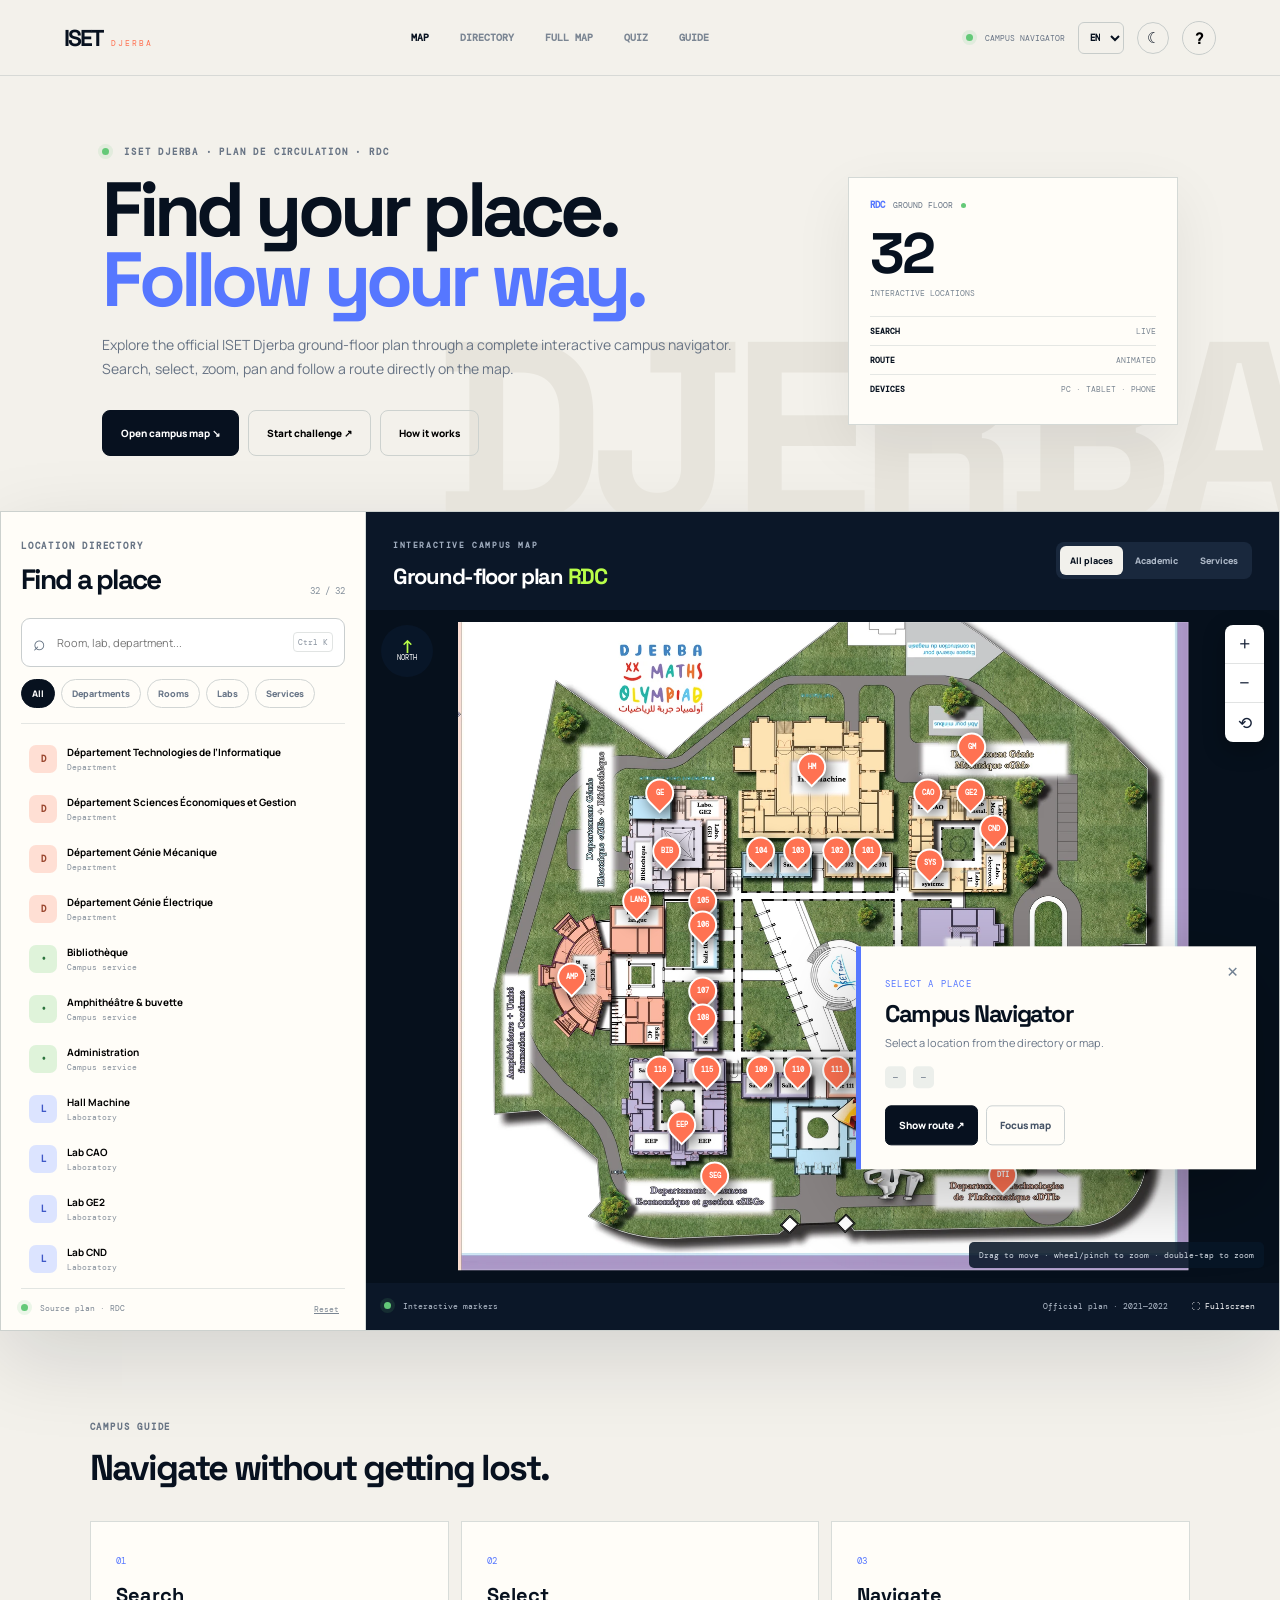
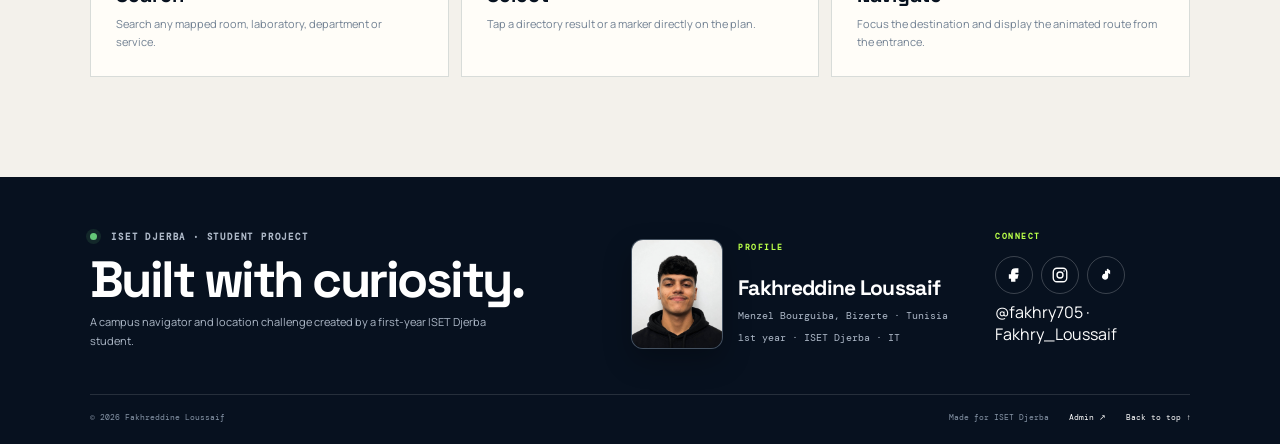
==== index.html @ 033e592b "Add files via upload" ====
<!doctype html>
<html lang="fr">
<head>
<meta charset="UTF-8">
<meta name="viewport" content="width=device-width, initial-scale=1.0, viewport-fit=cover">
<meta name="theme-color" content="#07111f">
<title>ISET Djerba — Campus Map</title>
<link rel="stylesheet" href="css/style.css">
</head>
<body>
<header class="topbar">
  <a class="brand" href="#home"><span class="brand-main">ISET</span><span class="brand-sub">DJERBA</span></a>
  <nav><a class="active" href="#map" data-i18n="navMap">MAP</a><a href="#directory" data-i18n="navDirectory">DIRECTORY</a><a href="map.html" class="full-map-link">FULL MAP</a><a href="quiz.html" data-i18n="navQuiz">QUIZ</a><a href="#guide" data-i18n="navGuide">GUIDE</a></nav>
  <div class="top-right"><span class="live"><i></i> <span data-i18n="navigator">CAMPUS NAVIGATOR</span></span><select class="language-select" id="languageSelect" aria-label="Language"><option value="en">EN</option><option value="fr">FR</option><option value="ar">AR</option></select><button id="themeToggle" class="theme-btn" type="button" aria-label="Toggle dark mode">☾</button><button id="helpBtn" class="round-btn" type="button">?</button></div>
</header>

<main id="home">
  <section class="hero">
    <div class="hero-grid">
      <div>
        <p class="eyebrow"><span></span> ISET DJERBA · PLAN DE CIRCULATION · RDC</p>
        <h1><span data-i18n="heroTitle">Find your place.</span><br><em data-i18n="heroTitleAccent">Follow your way.</em></h1>
        <p class="hero-copy" data-i18n="heroCopy">Explore the official ISET Djerba ground-floor plan through a complete interactive campus navigator. Search, select, zoom, pan and follow a route directly on the map.</p>
        <div class="hero-buttons">
          <button id="goMap" class="btn-primary" type="button" data-i18n="openMap">Open campus map <b>↘</b></button>
          <button id="openChallenge" class="btn-secondary" type="button" data-i18n="startChallenge">Start challenge ↗</button>
          <button id="openGuide" class="btn-secondary" type="button" data-i18n="howItWorks">How it works</button>
        </div>
      </div>
      <div class="hero-panel">
        <div class="hero-panel-head"><span>RDC</span><small>GROUND FLOOR</small><i></i></div>
        <strong id="locationTotal">0</strong>
        <span data-i18n="interactiveLocations">interactive locations</span>
        <div class="metric"><b data-i18n="searchMetric">SEARCH</b><span data-i18n="live">LIVE</span></div>
        <div class="metric"><b data-i18n="routeMetric">ROUTE</b><span data-i18n="animated">ANIMATED</span></div>
        <div class="metric"><b data-i18n="devicesMetric">DEVICES</b><span data-i18n="devices">PC · TABLET · PHONE</span></div>
      </div>
    </div>
  </section>

  <section class="map-app" id="map">
    <aside class="sidebar" id="directory">
      <div class="sidebar-title">
        <div><p class="eyebrow" data-i18n="directory">LOCATION DIRECTORY</p><h2 data-i18n="findPlace">Find a place</h2></div>
        <span id="resultCount"></span>
      </div>

      <label class="search">
        <span>⌕</span>
        <input id="search" type="search" data-i18n-placeholder="searchPlaceholder" placeholder="Salle, lab, département..." autocomplete="off">
        <kbd>Ctrl K</kbd>
      </label>

      <div class="chips">
        <button class="chip active" data-filter="all" type="button" data-i18n="all">All</button>
        <button class="chip" data-filter="department" type="button" data-i18n="departments">Departments</button>
        <button class="chip" data-filter="room" type="button" data-i18n="rooms">Rooms</button>
        <button class="chip" data-filter="lab" type="button" data-i18n="labs">Labs</button>
        <button class="chip" data-filter="common" type="button" data-i18n="services">Services</button>
      </div>

      <div id="results" class="results" aria-live="polite"></div>

      <div class="sidebar-bottom">
        <span><i></i> <span data-i18n="sourcePlan">Source plan · RDC</span></span>
        <button id="resetAll" type="button" data-i18n="reset">Reset</button>
      </div>
    </aside>

    <section class="map-workspace">
      <div class="map-topbar">
        <div>
          <span class="map-label" data-i18n="interactiveMap">INTERACTIVE CAMPUS MAP</span>
          <h2 data-i18n="groundPlan">Plan de circulation <b>RDC</b></h2>
        </div>
        <div class="map-tabs">
          <button class="active" data-view="all" type="button" data-i18n="allPlaces">All places</button>
          <button data-view="academic" type="button" data-i18n="academic">Academic</button>
          <button data-view="services" type="button" data-i18n="services">Services</button>
        </div>
      </div>

      <div id="mapViewport" class="map-viewport">
        <div id="mapCanvas" class="map-canvas">
          <img src="assets/iset-djerba-map.webp" alt="Plan de circulation RDC de l'ISET Djerba" draggable="false">
          <svg class="route-svg" viewBox="0 0 100 100" preserveAspectRatio="none" aria-hidden="true">
            <defs>
              <filter id="routeGlow" x="-80%" y="-80%" width="260%" height="260%">
                <feGaussianBlur stdDeviation="0.9" result="blur"></feGaussianBlur>
              </filter>
              <marker id="routeArrow" viewBox="0 0 6 6" refX="5" refY="3" markerWidth="3.2" markerHeight="3.2" orient="auto-start-reverse">
                <path d="M 0 0 L 6 3 L 0 6 Z"></path>
              </marker>
            </defs>
            <path id="routeGlowPath"></path>
            <path id="routePath"></path>
            <path id="routeFlowPath"></path>
            <g id="routeWaypoints"></g>
            <g id="routeStartGroup">
              <circle id="routeStartHalo" cx="66.7" cy="93" r="1.9"></circle>
              <circle id="routeStart" cx="66.7" cy="93" r=".72"></circle>
              <text id="routeStartLabel" x="66.7" y="90.2">START</text>
            </g>
            <circle id="routeDestination" cx="0" cy="0" r="1.5"></circle>
          </svg>
          <div id="markers"></div>
        </div>

        <div class="map-tools">
          <button id="zoomIn" type="button" aria-label="Zoom in">+</button>
          <button id="zoomOut" type="button" aria-label="Zoom out">−</button>
          <button id="resetView" type="button" aria-label="Reset map">⟲</button>
        </div>

        <div class="compass"><b>↑</b><span>NORTH</span></div>
        <div id="routeStatus" class="route-status" aria-live="polite">
          <i></i><span>LIVE ROUTE</span><b id="routeStatusName">—</b>
        </div>
        <div class="gesture-hint" data-i18n="gesture">Drag to pan · scroll/pinch to zoom</div>

        <div id="selectionMini" class="selection-mini">
          <span>SELECTED LOCATION</span>
          <b id="selectionMiniName">—</b>
          <button id="miniFocus" type="button" data-i18n="focus">Focus ↗</button>
        </div>
      </div>

      <div class="map-bottom">
        <span><i></i> <span data-i18n="interactiveMarkers">Interactive markers</span></span>
        <span class="source" data-i18n="officialPlan">Official plan · 2021—2022</span>
        <button id="fullscreen" type="button" data-i18n="fullscreen">⛶ Fullscreen</button>
      </div>
    </section>
  </section>

  <section class="guide" id="guide">
    <div><p class="eyebrow" data-i18n="campusGuide">CAMPUS GUIDE</p><h2 data-i18n="guideTitle">Navigate without getting lost.</h2></div>
    <div class="guide-grid">
      <article><span>01</span><h3 data-i18n="searchGuide">Search</h3><p data-i18n="searchGuideCopy">Search any mapped room, laboratory, department or service.</p></article>
      <article><span>02</span><h3 data-i18n="selectGuide">Select</h3><p data-i18n="selectGuideCopy">Tap a directory result or a marker directly on the plan.</p></article>
      <article><span>03</span><h3 data-i18n="navigateGuide">Navigate</h3><p data-i18n="navigateGuideCopy">Focus the destination and display the animated route from the entrance.</p></article>
    </div>
  </section>

</main>

<section id="placeCard" class="place-card" aria-live="polite">
  <button id="closeCard" class="close" type="button">×</button>
  <span id="placeType" class="place-type" data-i18n="selectPlace">SELECT A PLACE</span>
  <h2 id="placeName" data-i18n="campusNavigator">Campus Navigator</h2>
  <p id="placeDesc" data-i18n="selectLocation">Select a location from the directory or map.</p>
  <div class="place-tags"><span id="placeCode">—</span><span id="placeCategory">—</span></div>
  <div class="card-buttons">
    <button id="routeBtn" class="route-btn" type="button" data-i18n="showRoute">Show route <b>↗</b></button>
    <button id="focusBtn" class="focus-btn" type="button" data-i18n="focusMap">Focus map</button>
  </div>
</section>

<div id="helpModal" class="modal hidden" role="dialog" aria-modal="true">
  <div class="modal-box">
    <button id="closeHelp" class="close" type="button">×</button>
    <p class="eyebrow" data-i18n="quickGuide">QUICK GUIDE</p>
    <h2 data-i18n="howToUse">How to use the map</h2>
    <ol>
      <li data-i18n="helpSearch">Search or choose a category.</li>
      <li data-i18n="helpSelect">Select a place from the list or tap a marker.</li>
      <li data-i18n="helpFocus">Use <b>Focus map</b> to center the destination.</li>
      <li data-i18n="helpRoute">Use <b>Show route</b> to display the animated path.</li>
      <li data-i18n="helpPhone">On phone, drag with one finger and use the zoom buttons for precise control.</li>
    </ol>
  </div>
</div>
<footer class="site-footer">
  <div class="footer-inner">
    <div class="footer-intro"><p class="eyebrow"><span></span> ISET DJERBA · STUDENT PROJECT</p><h2 data-i18n="footerTitle">Built with curiosity.</h2><p data-i18n="footerCopy">A campus navigator and location challenge created by a first-year ISET Djerba student.</p></div>
    <div class="footer-profile"><div class="profile-photo-wrap"><img src="assets/fakhreddine-loussaif.jpg" alt="Fakhreddine Loussaif" onerror="this.style.display='none';this.nextElementSibling.style.display='grid'"><span class="profile-initials">FL</span></div><div class="profile-copy"><span class="footer-label" data-i18n="profileLabel">PROFILE</span><strong>Fakhreddine Loussaif</strong><span data-i18n="locationStudent">Menzel Bourguiba, Bizerte · Tunisia</span><span data-i18n="studyInfo">1st year · ISET Djerba · IT </span></div></div>
    <div class="footer-social"><span class="footer-label" data-i18n="socialLabel">CONNECT</span><div class="social-links"><a href="https://www.facebook.com/fahkrie.kis" target="_blank" rel="noopener noreferrer" aria-label="Facebook"><svg viewBox="0 0 24 24" aria-hidden="true"><path d="M14 8h3V4h-3c-3.3 0-5 1.8-5 5v3H6v4h3v4h4v-4h3l1-4h-4V9c0-.7.3-1 1-1Z"/></svg></a><a href="https://www.instagram.com/Fakhry_Loussaif" target="_blank" rel="noopener noreferrer" aria-label="Instagram"><svg viewBox="0 0 24 24" aria-hidden="true"><rect x="3" y="3" width="18" height="18" rx="5"/><circle cx="12" cy="12" r="4"/><circle cx="17.4" cy="6.6" r="1" class="icon-fill"/></svg></a><a href="https://www.tiktok.com/@fakhry705" target="_blank" rel="noopener noreferrer" aria-label="TikTok"><svg viewBox="0 0 24 24" aria-hidden="true"><path d="M14 4v10.2a3.2 3.2 0 1 1-2.4-3.1V7.2c2 .1 3.6.8 5 2V6.5c-1.2-.4-2.1-1.2-2.6-2.5H14Z"/></svg></a></div><span>@fakhry705 · Fakhry_Loussaif</span></div>
  </div>
  <div class="footer-bottom"><span>© 2026 Fakhreddine Loussaif</span><span data-i18n="footerMade">Made for ISET Djerba</span><a href="admin.html">Admin ↗</a><a href="#home" data-i18n="backTop">Back to top ↑</a></div>
</footer>
<script src="js/settings.js"></script>
<script src="js/jsonbin-config.js"></script>
<script src="js/app.js"></script>
</body>
</html>
---- css/style.css ----
@import url('https://fonts.googleapis.com/css2?family=DM+Mono&family=Manrope:wght@400;500;600;700;800&family=Space+Grotesk:wght@500;600;700&display=swap');
:root{--ink:#07111f;--navy:#0b1728;--navy2:#101e32;--paper:#f3f1eb;--cream:#fffdf8;--line:#d7dcd9;--muted:#738092;--blue:#5677ff;--orange:#ff7252;--lime:#b9ff49;--shadow:0 28px 80px #08111f22}
*{box-sizing:border-box}html{scroll-behavior:smooth}body{margin:0;background:var(--paper);color:var(--ink);font-family:Manrope,Arial,sans-serif}button,input{font:inherit}button{cursor:pointer}button:focus-visible,a:focus-visible,input:focus-visible{outline:3px solid #5677ff55;outline-offset:3px}
.topbar{height:76px;padding:0 clamp(18px,5vw,76px);display:flex;align-items:center;justify-content:space-between;position:sticky;top:0;z-index:50;background:#f3f1ebf2;border-bottom:1px solid #d7d9d6;backdrop-filter:blur(14px)}.brand{display:flex;align-items:baseline;gap:8px;text-decoration:none;color:var(--ink)}.brand-main{font:800 23px 'Space Grotesk';letter-spacing:-2px}.brand-sub{font:8px 'DM Mono';letter-spacing:2px;color:var(--orange)}nav{display:flex;gap:31px}nav a{font:800 10px 'DM Mono';color:#7b8693;text-decoration:none}nav a.active,nav a:hover{color:var(--ink)}.top-right{display:flex;align-items:center;gap:13px}.live{font:8px 'DM Mono';color:#697585}.live i,.sidebar-bottom i,.map-bottom i{display:inline-block;width:7px;height:7px;border-radius:50%;background:#63c978;box-shadow:0 0 0 4px #63c97820;margin-right:7px}.round-btn{width:34px;height:34px;border:1px solid #c7ccca;border-radius:50%;background:transparent;font-weight:800}
.hero{max-width:1500px;margin:auto;padding:70px clamp(22px,8vw,130px) 55px;position:relative;overflow:hidden}.hero:after{content:'DJERBA';position:absolute;right:-25px;bottom:-50px;font:900 clamp(100px,20vw,290px)/1 'Space Grotesk';letter-spacing:-15px;color:#e7e4dc;pointer-events:none}.hero-grid{display:grid;grid-template-columns:minmax(0,1fr) 330px;gap:50px;align-items:center;position:relative;z-index:1}.eyebrow{margin:0;color:#697585;font:800 9px 'DM Mono';letter-spacing:1.8px}.eyebrow>span{display:inline-block;width:7px;height:7px;border-radius:50%;background:#65c978;box-shadow:0 0 0 4px #65c97820;margin-right:8px}.hero h1{margin:17px 0 18px;font:700 clamp(48px,6vw,85px)/.91 'Space Grotesk';letter-spacing:-4.8px}.hero h1 em{font-style:normal;color:var(--blue)}.hero-copy{max-width:670px;color:#677384;font-size:14px;line-height:1.75}.hero-buttons{display:flex;gap:9px;margin-top:28px;flex-wrap:wrap}.btn-primary,.btn-secondary{min-height:46px;padding:0 18px;border-radius:8px;font-size:10px;font-weight:800}.btn-primary{border:1px solid var(--ink);background:var(--ink);color:white}.btn-primary b{color:var(--lime);margin-left:14px;font-size:16px}.btn-secondary{border:1px solid #cdd2cf;background:transparent}.hero-panel{padding:21px;background:var(--cream);border:1px solid #d4d9d6;box-shadow:0 20px 55px #08111f12}.hero-panel-head{display:flex;align-items:center;gap:8px;font:800 9px 'DM Mono';color:#667384}.hero-panel-head span{color:var(--blue)}.hero-panel-head small{font:8px 'DM Mono'}.hero-panel-head i{width:5px;height:5px;border-radius:50%;background:#65c978}.hero-panel>strong{display:block;margin-top:17px;font:700 57px/.9 'Space Grotesk';letter-spacing:-3px}.hero-panel>span{display:block;margin:8px 0 18px;color:#7a8693;font:8px 'DM Mono';text-transform:uppercase}.metric{display:flex;justify-content:space-between;padding:9px 0;border-top:1px solid #e5e7e4;font:8px 'DM Mono';color:#7c8793}.metric b{color:var(--ink)}
.map-app{max-width:1530px;height:820px;margin:0 auto 90px;display:grid;grid-template-columns:365px minmax(0,1fr);background:var(--cream);border:1px solid #ccd1ce;box-shadow:var(--shadow)}
.sidebar{min-width:0;min-height:0;display:flex;flex-direction:column;overflow:hidden;border-right:1px solid var(--line);padding:28px 20px 15px}.sidebar-title{display:flex;align-items:end;justify-content:space-between}.sidebar-title h2{margin:9px 0 0;font:700 28px 'Space Grotesk';letter-spacing:-1.7px}.sidebar-title>span{font:9px 'DM Mono';color:#85909c}.search{height:49px;margin:21px 0 12px;padding:0 11px;display:flex;align-items:center;gap:9px;border:1px solid #c9cecf;border-radius:9px;background:#fff}.search>span{font-size:21px;color:#5e6d7e}.search input{min-width:0;flex:1;border:0;outline:0;font-size:11px}.search kbd{padding:4px;border:1px solid #e1e4e3;border-radius:4px;color:#87919e;font:8px 'DM Mono'}.chips{display:flex;gap:6px;flex-wrap:wrap;padding-bottom:15px;border-bottom:1px solid #e4e6e3}.chip{padding:7px 10px;border:1px solid #d1d5d4;border-radius:999px;background:transparent;color:#687587;font-size:9px;font-weight:800}.chip.active{background:var(--ink);border-color:var(--ink);color:#fff}.results{min-height:0;flex:1;overflow:auto;padding:11px 0;display:flex;flex-direction:column;gap:2px}.result{width:100%;padding:10px 8px;border:0;border-radius:8px;background:transparent;text-align:left;display:grid;grid-template-columns:29px minmax(0,1fr) 18px;gap:9px;align-items:center}.result:hover,.result.selected{background:#e9efff}.result-icon{width:28px;height:28px;display:grid;place-items:center;border-radius:7px;background:#e8e9e5;color:#354154;font:700 9px 'DM Mono'}.result[data-type=department] .result-icon{background:#ffdfd4;color:#9a472f}.result[data-type=lab] .result-icon{background:#dce4ff;color:#3e58c7}.result[data-type=common] .result-icon{background:#dff3da;color:#2b733c}.result-text{min-width:0}.result-text b{display:block;font-size:10px;white-space:nowrap;overflow:hidden;text-overflow:ellipsis}.result-text small{display:block;margin-top:3px;color:#87919d;font:8px 'DM Mono'}.result-arrow{opacity:0;color:#4c5b6e}.result:hover .result-arrow,.result.selected .result-arrow{opacity:1}.empty{margin:auto;color:#7a8592;font-size:11px}.sidebar-bottom{padding-top:14px;border-top:1px solid #e2e5e2;display:flex;justify-content:space-between;color:#7b8693;font:8px 'DM Mono'}.sidebar-bottom button{border:0;background:transparent;text-decoration:underline;color:inherit}
.map-workspace{min-width:0;min-height:0;display:flex;flex-direction:column;background:var(--navy);overflow:hidden}.map-topbar{height:98px;flex:none;padding:0 27px;display:flex;align-items:center;justify-content:space-between;color:#fff}.map-label{color:#9eabbd;font:800 8px 'DM Mono';letter-spacing:1.6px}.map-topbar h2{margin:9px 0 0;font:700 22px 'Space Grotesk';letter-spacing:-1.3px}.map-topbar h2 b{color:var(--lime)}.map-tabs{padding:4px;display:flex;gap:2px;border-radius:8px;background:#19283d}.map-tabs button{padding:8px 10px;border:0;border-radius:6px;background:transparent;color:#aeb9c8;font-size:9px;font-weight:800}.map-tabs button.active{background:#f2f1ec;color:var(--ink)}
.map-viewport{position:relative;flex:1;min-height:0;overflow:hidden;background:#06101c;cursor:grab;touch-action:none;overscroll-behavior:contain}.map-viewport.dragging{cursor:grabbing}.map-canvas{position:absolute;left:50%;top:50%;width:min(1120px,96vw);transform:translate(-50%,-50%) scale(1);transform-origin:center;transition:transform .12s ease;will-change:transform;user-select:none}.map-canvas.no-transition{transition:none}.map-canvas img{display:block;width:100%;height:auto;box-shadow:0 24px 60px #0009}.map-canvas:after{content:'';position:absolute;inset:0;border:1px solid #fff4;pointer-events:none}.route-svg{position:absolute;inset:0;width:100%;height:100%;pointer-events:none;z-index:5;overflow:visible}.route-svg path{fill:none;vector-effect:non-scaling-stroke;stroke-linecap:round;stroke-linejoin:round;opacity:0}.route-svg #routeGlowPath{stroke:#07111f;stroke-width:5.8;opacity:0;filter:url(#routeGlow)}.route-svg #routePath{stroke:#fff;stroke-width:2.8;opacity:0}.route-svg #routeFlowPath{stroke:var(--lime);stroke-width:1.35;stroke-dasharray:2.6 1.9;opacity:0}.route-svg path.visible{opacity:1}.route-svg #routeGlowPath.visible{opacity:.82!important}.route-svg #routePath.visible{opacity:1!important}.route-svg #routeFlowPath.visible{opacity:1!important}.route-svg #routeFlowPath.visible{animation:routeFlow .72s linear infinite}.route-svg marker path{fill:var(--lime)}.route-svg #routePath{marker-mid:url(#routeArrow);marker-end:url(#routeArrow)}.route-svg circle{vector-effect:non-scaling-stroke;opacity:0}.route-svg #routeStartHalo{fill:var(--lime);stroke:#fff;stroke-width:.18}.route-svg #routeStart{fill:var(--ink);stroke:#fff;stroke-width:.28}.route-svg #routeDestination{fill:var(--blue);stroke:#fff;stroke-width:.28}.route-svg #routeWaypoints circle{fill:var(--lime);stroke:#07111f;stroke-width:.2}.route-svg circle.visible{opacity:1}.route-svg #routeStartHalo.visible{animation:none;opacity:.55!important;r:2.1}.route-svg #routeDestination.visible{animation:routeDestination 1.2s ease-in-out infinite}.route-svg text{font:700 1.55px 'DM Mono';letter-spacing:.15px;fill:#fff;paint-order:stroke;stroke:#07111f;stroke-width:.65;stroke-linejoin:round;opacity:0}.route-svg text.visible{opacity:1}.marker{position:absolute;z-index:4;transform:translate(-50%,-100%)}.marker button{width:29px;height:29px;display:grid;place-items:center;border:2px solid #fff;border-radius:50% 50% 50% 0;background:var(--orange);color:#fff;transform:rotate(-45deg);box-shadow:0 5px 15px #0009;transition:.2s}.marker button span{transform:rotate(45deg);font:700 7px 'DM Mono'}.marker.active button,.marker:hover button{background:var(--blue);transform:rotate(-45deg) scale(1.3)}.marker.active button{box-shadow:0 0 0 7px #b9ff4960,0 5px 15px #0009}.marker-label{position:absolute;top:31px;left:50%;transform:translateX(-50%);padding:4px 6px;background:#071525ed;border-radius:4px;color:#fff;font:8px 'DM Mono';white-space:nowrap;opacity:0}.marker.active .marker-label,.marker:hover .marker-label{opacity:1}
.map-tools{position:absolute;right:15px;top:15px;z-index:8;display:grid;overflow:hidden;border-radius:8px;box-shadow:0 7px 22px #0005}.map-tools button{width:39px;height:39px;border:0;border-bottom:1px solid #e1e3e3;background:#fff;color:#172238;font-size:20px}.map-tools button:last-child{border-bottom:0;font-size:17px}.compass{position:absolute;left:15px;top:15px;z-index:8;width:52px;height:52px;display:grid;place-content:center;border-radius:50%;background:#091729ee;color:#fff;text-align:center}.compass b{color:var(--lime);font-size:18px;line-height:14px}.compass span{font:7px 'DM Mono'}.route-status{position:absolute;left:50%;top:15px;z-index:9;display:flex;align-items:center;gap:7px;max-width:min(390px,62%);padding:9px 12px;border:1px solid #ffffff18;border-radius:999px;background:#071525ed;color:#dce5ef;box-shadow:0 10px 28px #0004;backdrop-filter:blur(10px);transform:translate(-50%,-12px);opacity:0;pointer-events:none;transition:.25s}.route-status.show{transform:translate(-50%,0);opacity:1}.route-status i{width:7px;height:7px;flex:0 0 7px;border-radius:50%;background:var(--lime);box-shadow:0 0 0 4px #b9ff4930;animation:routeDot 1.2s ease-in-out infinite}.route-status span{font:800 8px 'DM Mono';letter-spacing:1px;color:var(--lime)}.route-status b{min-width:0;overflow:hidden;text-overflow:ellipsis;white-space:nowrap;font-size:9px}.gesture-hint{position:absolute;right:15px;bottom:15px;z-index:8;padding:8px 10px;border-radius:5px;background:#091729df;color:#d8e0e9;font:8px 'DM Mono'}.selection-mini{position:absolute;left:15px;bottom:15px;z-index:8;max-width:min(380px,58%);padding:11px 13px;border:1px solid #fff2;border-radius:8px;background:#091729ed;color:#fff;backdrop-filter:blur(8px);opacity:0;transform:translateY(15px);pointer-events:none;transition:.25s}.selection-mini.show{opacity:1;transform:none;pointer-events:auto}.selection-mini span{display:block;color:var(--lime);font:8px 'DM Mono';letter-spacing:1px}.selection-mini b{display:block;margin:4px 0;font-size:11px;white-space:nowrap;overflow:hidden;text-overflow:ellipsis}.selection-mini button{border:0;background:transparent;color:#fff;font:800 9px 'DM Mono';padding:0}.map-bottom{height:47px;flex:none;padding:0 18px;display:flex;align-items:center;gap:18px;background:var(--navy);color:#b7c1cf;font:8px 'DM Mono'}.map-bottom .source{margin-left:auto}.map-bottom button{border:0;background:transparent;color:#fff;font:inherit}
.guide{max-width:1400px;margin:0 auto 100px;padding:0 clamp(22px,7vw,105px)}.guide h2{margin:12px 0 30px;font:700 36px 'Space Grotesk';letter-spacing:-2px}.guide-grid{display:grid;grid-template-columns:repeat(3,1fr);gap:12px}.guide-grid article{padding:25px;border:1px solid #d8dcd9;background:var(--cream)}.guide-grid article>span{color:var(--blue);font:9px 'DM Mono'}.guide-grid h3{margin:13px 0 7px;font:700 20px 'Space Grotesk'}.guide-grid p{margin:0;color:#718092;font-size:11px;line-height:1.65}
.place-card{position:fixed;right:24px;bottom:24px;z-index:60;width:min(400px,calc(100vw - 30px));padding:24px;border-left:5px solid var(--blue);background:var(--cream);box-shadow:0 25px 80px #0004;transform:translateY(calc(100% + 70px));transition:transform .35s}.place-card.show{transform:none}.close{position:absolute;right:12px;top:8px;border:0;background:transparent;color:#718092;font-size:23px}.place-type{color:var(--blue);font:9px 'DM Mono';letter-spacing:1.2px}.place-card h2{margin:9px 28px 8px 0;font:700 24px/1.05 'Space Grotesk';letter-spacing:-1.4px}.place-card p{margin:0;color:#687587;font-size:11px;line-height:1.65}.place-tags{display:flex;gap:7px;margin-top:14px}.place-tags span{padding:6px 8px;background:#ecefeb;border-radius:5px;color:#687586;font:8px 'DM Mono'}.card-buttons{display:flex;gap:8px;margin-top:17px}.route-btn,.focus-btn{min-height:40px;padding:0 13px;border-radius:6px;font-size:10px;font-weight:800}.route-btn{border:1px solid var(--ink);background:var(--ink);color:#fff}.route-btn b{color:var(--lime);margin-left:8px}.route-btn.active{background:var(--blue);border-color:var(--blue)}.focus-btn{border:1px solid #ccd2d3;background:transparent;color:#465467}
.modal{position:fixed;inset:0;z-index:100;display:grid;place-items:center;padding:18px;background:#06101ddd;backdrop-filter:blur(10px)}.modal.hidden{display:none}.modal-box{position:relative;width:min(470px,100%);padding:31px;background:var(--cream);box-shadow:var(--shadow)}.modal-box h2{margin:10px 0 16px;font:700 28px 'Space Grotesk';letter-spacing:-1.5px}.modal-box ol{padding-left:20px;color:#5f6b79;font-size:12px;line-height:1.9}
@keyframes routeFlow{to{stroke-dashoffset:-7.8}}@keyframes routeDot{0%,100%{opacity:.65;transform:scale(.9)}50%{opacity:1;transform:scale(1.18)}}@keyframes routePulse{0%{r:1.4;opacity:.9}70%{r:3.4;opacity:0}100%{r:3.4;opacity:0}}@keyframes routeDestination{0%,100%{r:1.35;opacity:.75}50%{r:2.1;opacity:1}}
/* Fit the complete site plan inside the map viewport. */
.map-canvas{width:auto;height:calc(100% - 24px);aspect-ratio:2048 / 1437}
.map-canvas img{width:100%;height:100%;object-fit:fill}
.map-canvas,.challenge-canvas{overflow:hidden;aspect-ratio:1448 / 1286.1}
.map-canvas img,.challenge-canvas img{position:absolute;left:-41.44%;top:-11.73%;width:141.44%;height:111.73%;max-width:none;object-fit:fill}
@media(max-width:920px){nav{display:none}.hero{padding-top:50px}.hero-grid{grid-template-columns:1fr}.hero-panel{max-width:430px}.map-app{height:auto;grid-template-columns:1fr;margin:0 10px 60px}.sidebar{height:420px;border-right:0;border-bottom:1px solid var(--line)}.map-workspace{height:650px}.map-topbar{height:90px}.guide-grid{grid-template-columns:1fr}}
@media(max-width:560px){.topbar{height:64px;padding:0 16px}.live{display:none}.hero{padding:42px 20px 35px}.hero h1{font-size:48px;letter-spacing:-3px}.hero-copy{font-size:13px}.hero-buttons>*{flex:1}.map-app{margin:0;border-left:0;border-right:0}.sidebar{height:405px;padding:22px 15px 14px}.map-topbar{height:82px;padding:0 15px}.map-topbar h2{font-size:19px}.map-tabs{display:none}.map-workspace{height:500px}.map-canvas{width:calc(100% - 20px);height:auto}.gesture-hint{display:none}.route-status{top:12px;max-width:68%}.selection-mini{max-width:75%}.map-bottom{padding:0 13px}.map-bottom .source{display:none}.place-card{right:10px;bottom:10px;width:calc(100vw - 20px);padding:20px}.place-card h2{font-size:21px}.guide{padding:0 20px}.guide h2{font-size:29px}}
@media(prefers-reduced-motion:reduce){*,*::before,*::after{scroll-behavior:auto!important;animation:none!important;transition:none!important}}
.map-canvas{container-type:size}
.map-canvas .marker button{width:clamp(18px,4cqw,29px);height:clamp(18px,4cqw,29px)}
.map-canvas .marker button span{font-size:clamp(5px,1cqw,7px)}
@media(max-width:560px){.map-canvas .marker button{width:18px;height:18px}.map-canvas .marker button span{font-size:5px}}
.language-select{height:32px;padding:0 7px;border:1px solid #c7ccca;border-radius:6px;background:transparent;color:var(--ink);font:800 9px 'DM Mono';cursor:pointer}.theme-btn{width:32px;height:32px;border:1px solid #c7ccca;border-radius:50%;background:transparent;color:var(--ink);font-size:15px}.theme-btn:hover,.language-select:hover{border-color:var(--blue)}
:root[data-theme=dark]{--paper:#07111f;--cream:#101e32;--ink:#f3f1eb;--navy:#050d18;--navy2:#0b1728;--line:#26364a;--muted:#a5b1c0;--shadow:0 28px 80px #0008}
:root[data-theme=dark] body{background:var(--paper);color:var(--ink)}:root[data-theme=dark] .topbar{background:#07111ff2;border-color:#26364a}:root[data-theme=dark] .hero:after{color:#0d1b2d}:root[data-theme=dark] .hero-copy,:root[data-theme=dark] .guide-grid p,:root[data-theme=dark] .sidebar-title>span{color:#a5b1c0}:root[data-theme=dark] .hero-panel,:root[data-theme=dark] .guide-grid article{background:#101e32;border-color:#26364a}:root[data-theme=dark] .search{background:#0b1728;border-color:#33445a}:root[data-theme=dark] .search input{background:transparent;color:#fff}:root[data-theme=dark] .chip{border-color:#33445a;color:#c4cfdb}:root[data-theme=dark] .result:hover,:root[data-theme=dark] .result.selected{background:#1a3156}:root[data-theme=dark] .btn-secondary,:root[data-theme=dark] .focus-btn{border-color:#33445a;color:var(--ink)}:root[data-theme=dark] .place-card,:root[data-theme=dark] .modal-box{background:#101e32;color:#fff}:root[data-theme=dark] .language-select,:root[data-theme=dark] .theme-btn,:root[data-theme=dark] .round-btn{border-color:#40536b;color:#fff}:root[data-theme=dark] .back-link{border-color:#40536b;color:#fff}
@media(max-width:560px){.top-right{gap:7px}.language-select{height:30px;padding:0 4px}.theme-btn{width:30px;height:30px}.top-right .round-btn{display:none}}
.site-footer{margin-top:20px;padding:54px clamp(22px,7vw,105px) 22px;background:var(--ink);color:#fff}.footer-inner{max-width:1400px;margin:auto;display:grid;grid-template-columns:minmax(0,1.4fr) minmax(260px,.9fr) minmax(170px,.55fr);gap:45px;padding-bottom:43px}.footer-intro h2{margin:13px 0 9px;font:700 clamp(30px,4vw,51px)/.95 'Space Grotesk';letter-spacing:-2.5px}.footer-intro>p:last-child{max-width:410px;margin:0;color:#aeb9c8;font-size:11px;line-height:1.7}.site-footer .eyebrow{color:#aeb9c8}.footer-label{display:block;margin-bottom:15px;color:var(--lime);font:800 8px 'DM Mono';letter-spacing:1.5px}.footer-profile{display:flex;align-items:center;gap:15px;padding-top:6px;color:#aeb9c8;font:10px 'DM Mono';line-height:1.5}.profile-copy{display:flex;flex-direction:column;gap:7px;min-width:0}.profile-photo-wrap{width:92px;height:110px;flex:0 0 92px;position:relative;overflow:hidden;border:1px solid #ffffff30;border-radius:12px;background:#18283b;box-shadow:0 12px 28px #0004}.profile-photo-wrap img{width:100%;height:100%;display:block;object-fit:cover}.profile-initials{display:none;width:100%;height:100%;place-items:center;color:var(--lime);font:700 28px 'Space Grotesk'}.footer-profile strong{color:#fff;font:700 21px 'Space Grotesk';letter-spacing:-.7px}.social-links{display:flex;gap:8px;margin:2px 0 7px}.social-links a{width:38px;height:38px;display:grid;place-items:center;border:1px solid #ffffff35;border-radius:50%;color:#fff;text-decoration:none;transition:.2s}.social-links svg{width:18px;height:18px;fill:currentColor;stroke:currentColor;stroke-width:1.8}.social-links svg rect,.social-links svg circle{fill:none}.social-links svg .icon-fill{fill:currentColor;stroke:none}.social-links a:hover{border-color:var(--lime);background:var(--lime);color:var(--ink);transform:translateY(-3px)}.footer-bottom{max-width:1400px;margin:auto;padding-top:17px;border-top:1px solid #ffffff20;display:flex;align-items:center;gap:20px;color:#8795a7;font:8px 'DM Mono'}.footer-bottom span:nth-child(2){margin-left:auto}.footer-bottom a{color:#fff;text-decoration:none}.footer-bottom a:hover{color:var(--lime)}:root[data-theme=dark] .site-footer{background:#030914}
@media(max-width:720px){.footer-inner{grid-template-columns:1fr;gap:27px;padding-bottom:30px}.footer-profile,.footer-social{padding-top:0}.footer-bottom{flex-wrap:wrap;gap:11px}.footer-bottom span:nth-child(2){margin-left:0}.footer-bottom a{margin-left:auto}}
@media(max-width:560px){.site-footer{padding:42px 20px 19px}.footer-intro h2{font-size:36px}.footer-bottom{font-size:7px}.footer-bottom a{margin-left:0;width:100%}}
.quiz-section{max-width:1400px;margin:0 auto 105px;padding:0 clamp(22px,7vw,105px)}
.quiz-heading{display:flex;align-items:end;justify-content:space-between;gap:24px;margin-bottom:27px}.quiz-heading h2{margin:11px 0 8px;font:700 42px/1 'Space Grotesk';letter-spacing:-2.4px}.quiz-heading>div:first-child>p:last-child{margin:0;color:#718092;font-size:12px}.quiz-score{min-width:136px;padding:13px 16px;background:var(--ink);color:white;border-left:4px solid var(--lime)}.quiz-score span,.quiz-score small{display:block;font:8px 'DM Mono';letter-spacing:1.1px;color:#aeb9c8}.quiz-score strong{display:block;margin:4px 0;font:700 38px/.9 'Space Grotesk';color:var(--lime)}.quiz-score small{color:#fff}.quiz-layout{display:grid;grid-template-columns:minmax(260px,.72fr) minmax(0,1.28fr);min-height:315px;background:var(--navy);box-shadow:0 24px 60px #08111f24}.quiz-card{padding:29px;color:#fff;background:#101e32}.quiz-card-top{display:flex;justify-content:space-between;padding-bottom:16px;border-bottom:1px solid #ffffff1c;color:#9eabbd;font:8px 'DM Mono';letter-spacing:1px}.quiz-card-top span:last-child{color:var(--lime)}.quiz-kicker{display:block;margin-top:34px;color:var(--orange);font:800 9px 'DM Mono';letter-spacing:1.5px}.quiz-card h3{max-width:390px;margin:12px 0 9px;font:700 clamp(25px,3vw,38px)/1.02 'Space Grotesk';letter-spacing:-1.6px}.quiz-card p{max-width:390px;margin:0;color:#aeb9c8;font-size:11px;line-height:1.6}.quiz-actions{display:flex;gap:8px;margin-top:24px;flex-wrap:wrap}.quiz-actions button{min-height:41px}.quiz-actions .btn-secondary{border-color:#ffffff33;color:#fff}.quiz-actions button:disabled{opacity:.4;cursor:not-allowed}.quiz-feedback{min-height:20px;margin-top:17px;color:var(--lime);font:800 9px 'DM Mono';letter-spacing:.4px}.quiz-feedback.wrong{color:var(--orange)}.quiz-board{position:relative;min-width:0;display:flex;align-items:end;justify-content:space-between;padding:20px;background:#071525;overflow:hidden;background-image:linear-gradient(#ffffff08 1px,transparent 1px),linear-gradient(90deg,#ffffff08 1px,transparent 1px);background-size:32px 32px}.quiz-board:before{content:'01';position:absolute;right:-9px;top:-43px;color:#ffffff08;font:900 230px/.9 'Space Grotesk';letter-spacing:-16px}.quiz-board-label{position:absolute;top:20px;left:20px;right:20px;display:flex;justify-content:space-between;color:#b8c2cf;font:8px 'DM Mono';letter-spacing:1px}.quiz-board-label i{display:inline-block;width:7px;height:7px;margin-right:7px;border-radius:50%;background:var(--lime);box-shadow:0 0 0 4px #b9ff4920}.quiz-board-label b{color:var(--lime)}.quiz-board>p{position:relative;margin:0;color:#8795a7;font:9px 'DM Mono'}.quiz-section .marker.quiz-target button{background:var(--orange);box-shadow:0 0 0 6px #ff725233,0 5px 15px #0009;animation:quizPulse 1.4s infinite}.quiz-section .marker.quiz-correct button{background:#63c978;box-shadow:0 0 0 7px #63c97844,0 5px 15px #0009}.quiz-section .marker.quiz-wrong button{background:#ff3f54;animation:quizShake .35s}.quiz-section .marker.quiz-dim{opacity:.3;pointer-events:none}.quiz-section .marker.quiz-target .marker-label,.quiz-section .marker.quiz-correct .marker-label{opacity:1}.quiz-section .marker.quiz-target .marker-label{background:var(--orange)}
@keyframes quizPulse{0%,100%{box-shadow:0 0 0 5px #ff725222,0 5px 15px #0009}50%{box-shadow:0 0 0 11px #ff725208,0 5px 15px #0009}}@keyframes quizShake{25%{transform:translate(-58%,-100%)}75%{transform:translate(-42%,-100%)}}
@media(max-width:920px){.quiz-layout{grid-template-columns:1fr}.quiz-board{min-height:220px}.quiz-card{min-height:315px}}
@media(max-width:560px){.quiz-section{margin-bottom:70px;padding:0 20px}.quiz-heading{align-items:start;flex-direction:column}.quiz-heading h2{font-size:34px}.quiz-score{width:100%;display:grid;grid-template-columns:auto 1fr auto;align-items:center;gap:12px}.quiz-score strong{margin:0}.quiz-layout{margin:0 -5px}.quiz-card{padding:22px}.quiz-board{min-height:180px;padding:15px}.quiz-board-label{top:15px;left:15px;right:15px}}

/* Mobile map gestures: handled by the navigator itself. */
#mapViewport, #mapCanvas {
  touch-action: none;
  -webkit-user-select: none;
  user-select: none;
}
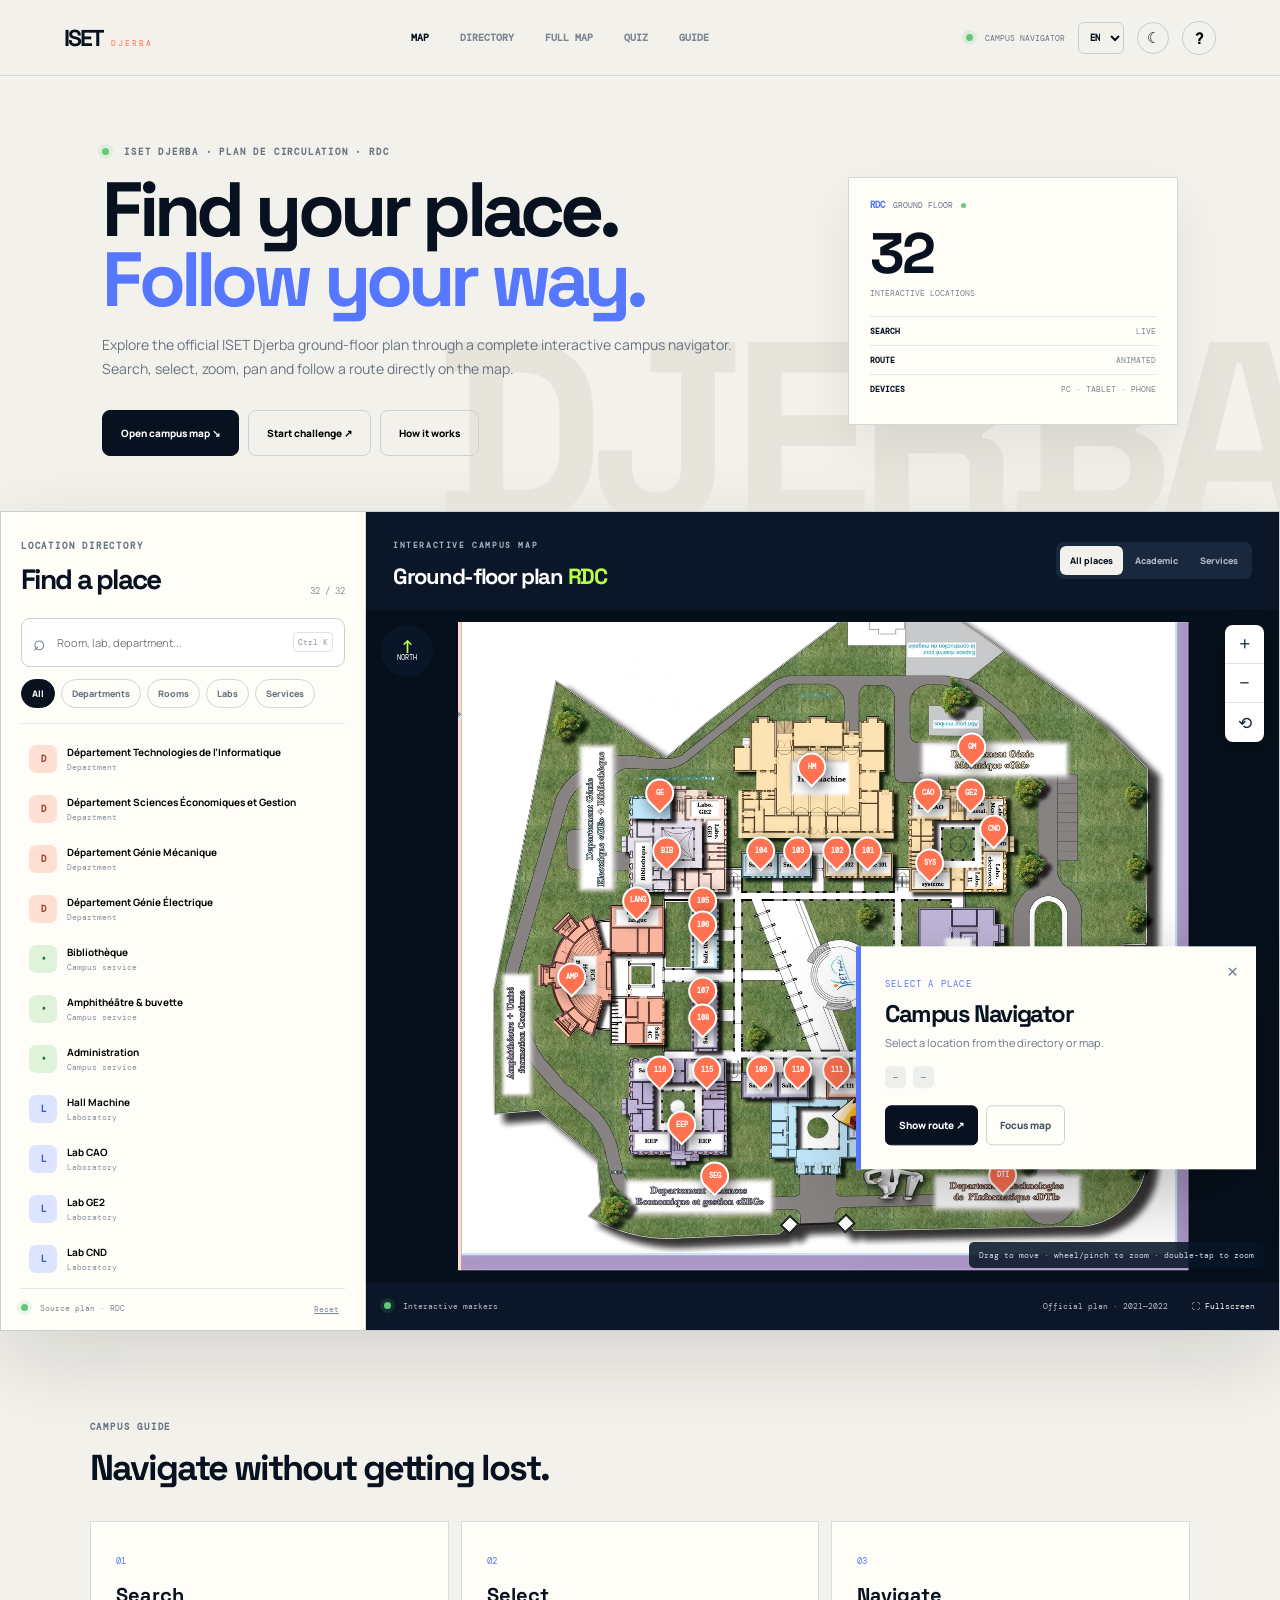
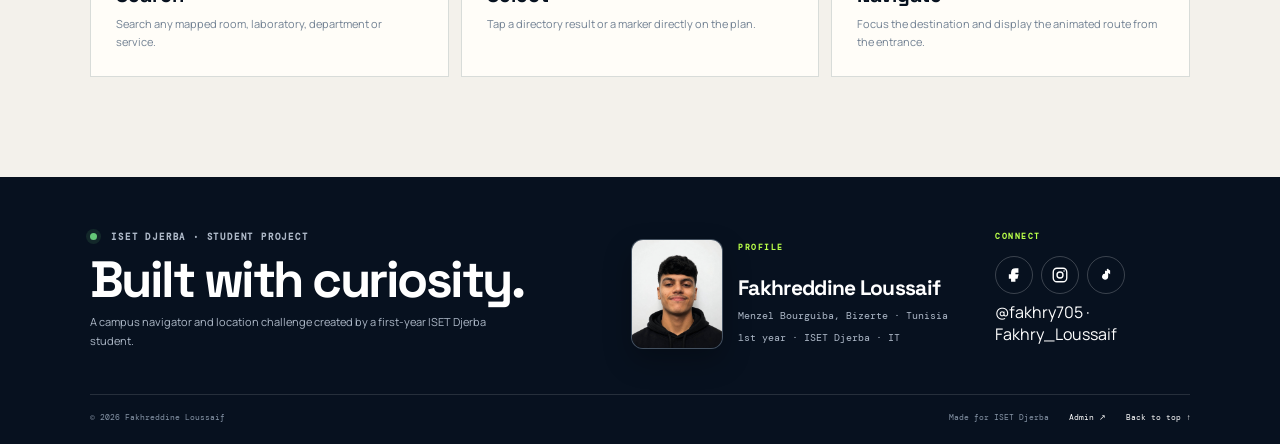
==== commit bc665dd9: "Use cleaned campus map image" ====
--- a/index.html
+++ b/index.html
@@ -82,7 +82,7 @@
 
       <div id="mapViewport" class="map-viewport">
         <div id="mapCanvas" class="map-canvas">
-          <img src="assets/iset-djerba-map.webp" alt="Plan de circulation RDC de l'ISET Djerba" draggable="false">
+          <img src="assets/iset-djerba-map-clean.webp" alt="Plan de circulation RDC de l'ISET Djerba" draggable="false">
           <svg class="route-svg" viewBox="0 0 100 100" preserveAspectRatio="none" aria-hidden="true">
             <defs>
               <filter id="routeGlow" x="-80%" y="-80%" width="260%" height="260%">
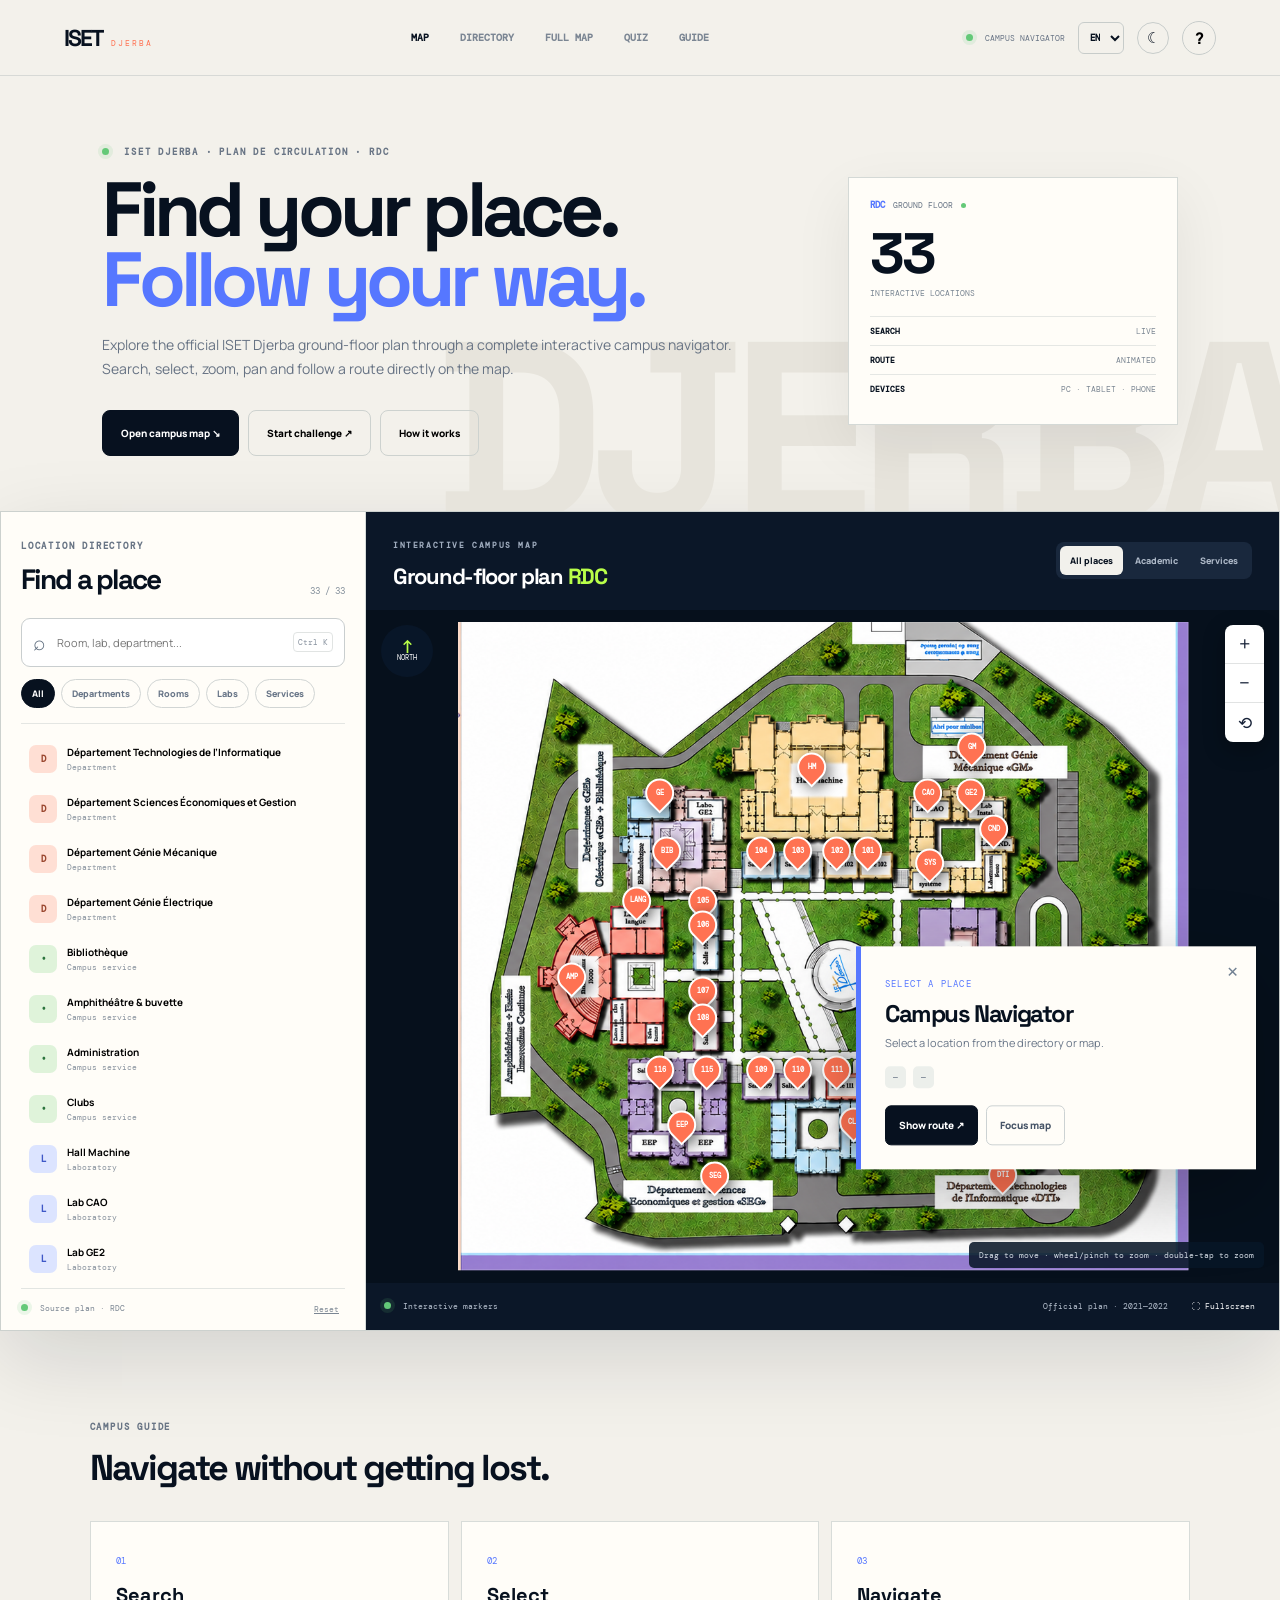
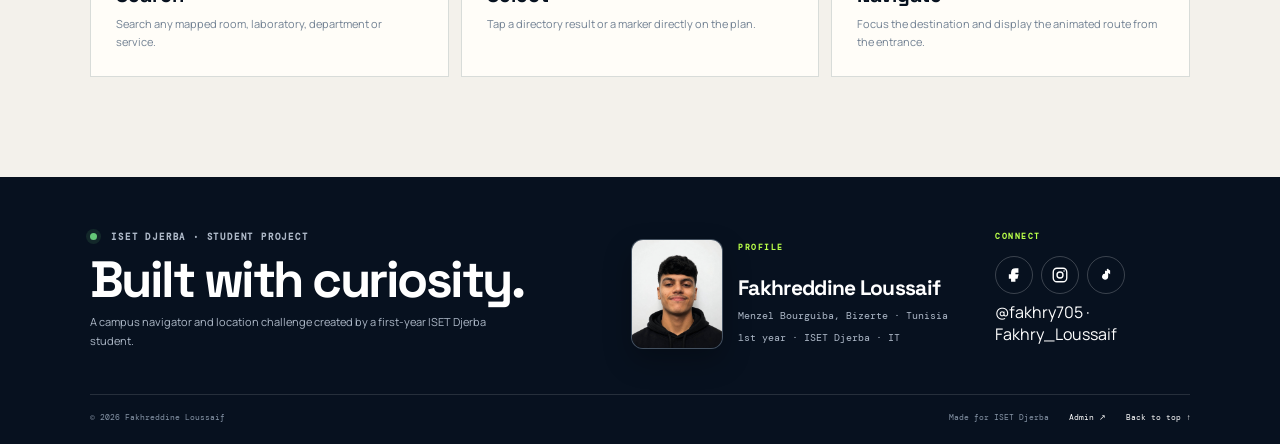
==== commit 5c6ed851: "Use high-resolution final1 map image" ====
--- a/index.html
+++ b/index.html
@@ -82,7 +82,7 @@
 
       <div id="mapViewport" class="map-viewport">
         <div id="mapCanvas" class="map-canvas">
-          <img src="assets/iset-djerba-map-clean.webp" alt="Plan de circulation RDC de l'ISET Djerba" draggable="false">
+          <img src="assets/final1.png" alt="Plan de circulation RDC de l'ISET Djerba" draggable="false">
           <svg class="route-svg" viewBox="0 0 100 100" preserveAspectRatio="none" aria-hidden="true">
             <defs>
               <filter id="routeGlow" x="-80%" y="-80%" width="260%" height="260%">
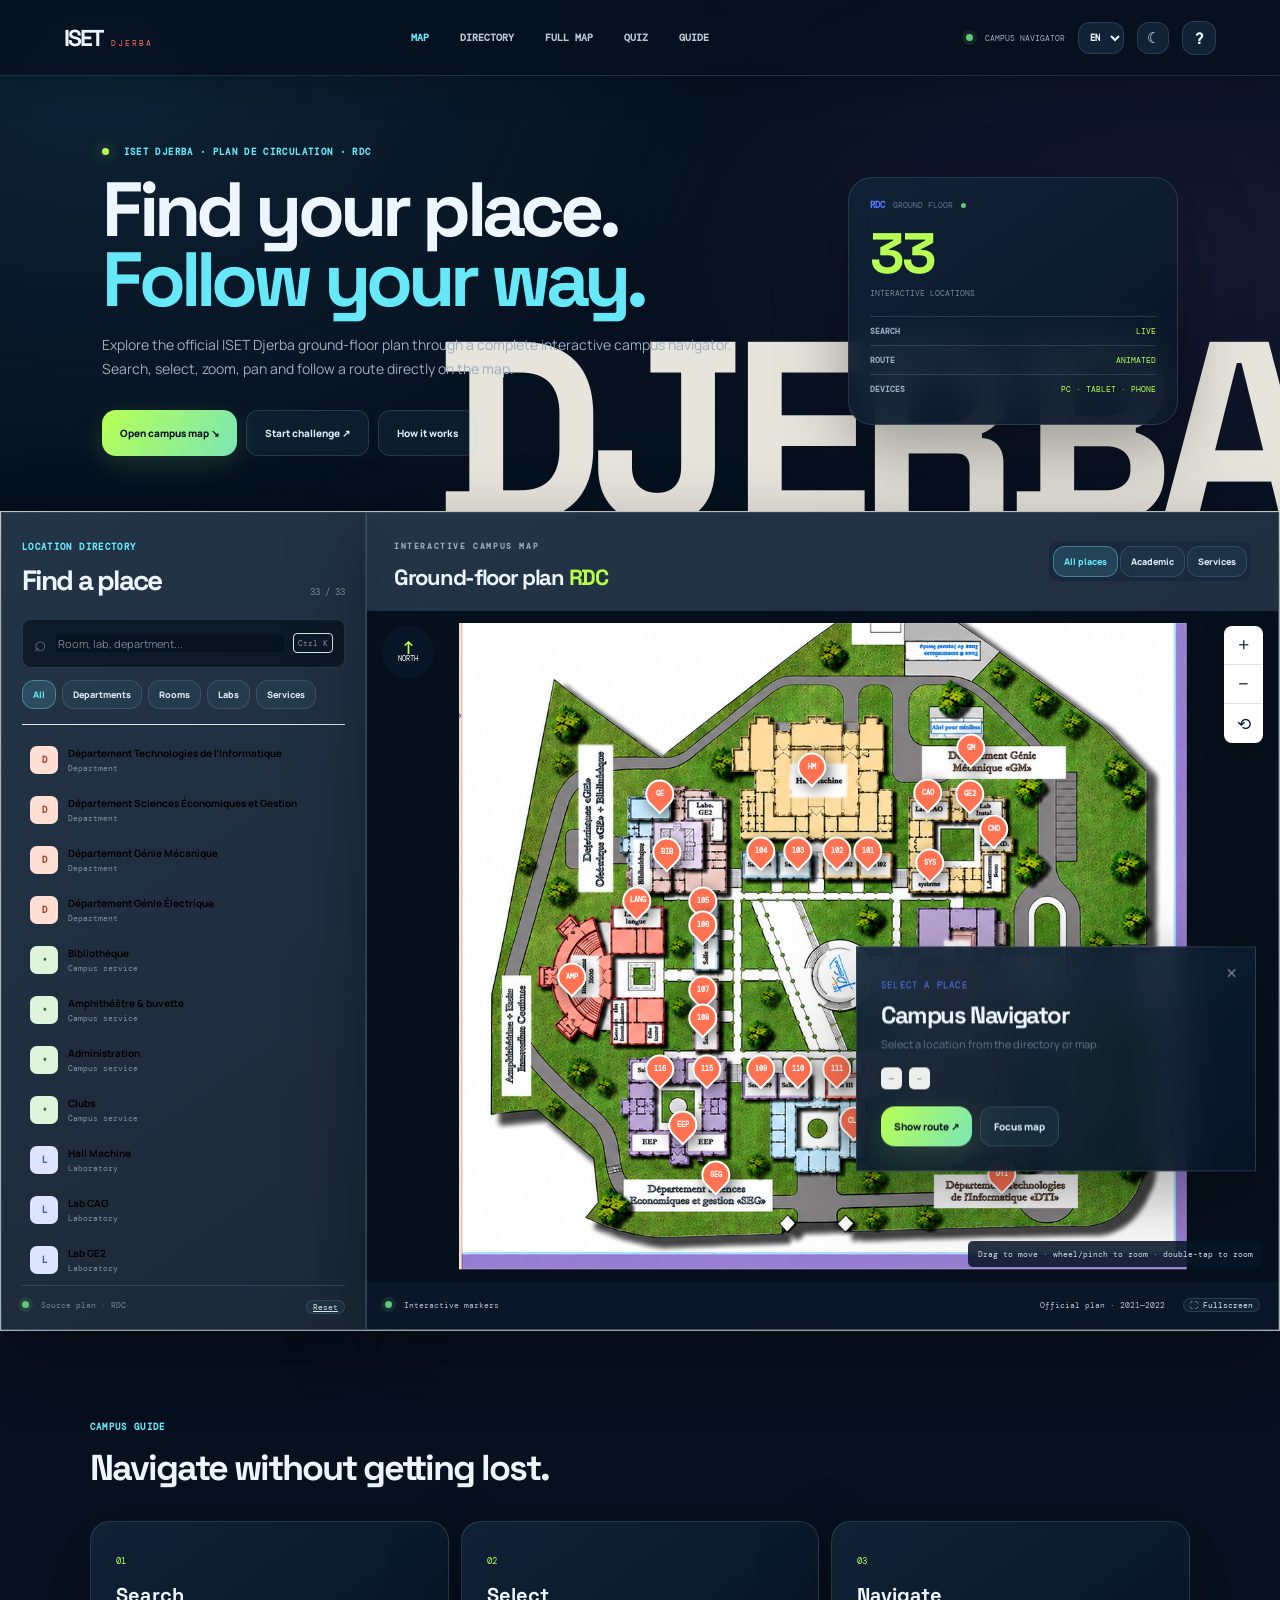
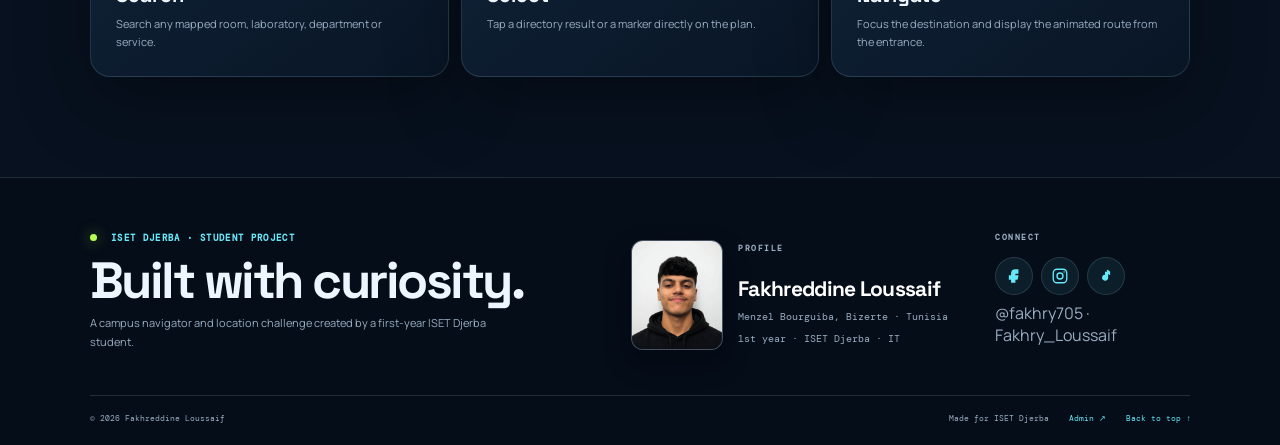
==== commit 7fe01a03: "Apply Aurora Glass design across all pages" ====
--- a/index.html
+++ b/index.html
@@ -6,6 +6,7 @@
 <meta name="theme-color" content="#07111f">
 <title>ISET Djerba — Campus Map</title>
 <link rel="stylesheet" href="css/style.css">
+<link rel="stylesheet" href="css/aurora.css?v=20261009a">
 </head>
 <body>
 <header class="topbar">
@@ -181,5 +182,6 @@
 <script src="js/settings.js"></script>
 <script src="js/jsonbin-config.js"></script>
 <script src="js/app.js"></script>
+<script src="js/aurora.js?v=20261009a"></script>
 </body>
 </html>
--- a/css/aurora.css
+++ b/css/aurora.css
@@ -0,0 +1,105 @@
+/* Aurora Glass — shared visual system for every ISET Djerba page */
+:root{
+  --aurora-bg:#07111f;--aurora-panel:rgba(13,27,45,.88);--aurora-panel2:rgba(18,35,56,.84);
+  --aurora-line:rgba(172,205,231,.16);--aurora-text:#edf6ff;--aurora-muted:#9aadc2;
+  --aurora-cyan:#67e8f9;--aurora-lime:#b8ff54;--aurora-coral:#ff8c78;
+  --aurora-shadow:0 24px 70px rgba(0,0,0,.34);
+}
+html{scroll-behavior:smooth;scroll-padding-top:90px}
+body:not(:has(.navigator)){background:var(--aurora-bg)!important;color:var(--aurora-text)!important;position:relative;isolation:isolate}
+body:not(:has(.navigator))::before{content:"";position:fixed;inset:0;z-index:-1;pointer-events:none;background:radial-gradient(ellipse at 8% 8%,rgba(42,117,153,.18),transparent 38%),radial-gradient(ellipse at 92% 28%,rgba(120,77,173,.13),transparent 34%),radial-gradient(ellipse at 50% 100%,rgba(43,120,103,.12),transparent 38%)}
+body:not(:has(.navigator)) .topbar{position:sticky;top:0;z-index:50;background:rgba(7,17,31,.82)!important;border-bottom:1px solid var(--aurora-line);backdrop-filter:blur(22px);-webkit-backdrop-filter:blur(22px);box-shadow:0 10px 35px rgba(0,0,0,.16)}
+.topbar .brand{color:var(--aurora-text)!important}
+.topbar nav a,.topbar .admin-topbar a,.topbar .admin-topbar button{color:#b9c8d9!important;transition:color .2s ease,background .2s ease,border-color .2s ease}
+.topbar nav a:hover,.topbar nav a.active{color:var(--aurora-cyan)!important}
+.topbar nav a.active::after{background:var(--aurora-lime)!important}
+.topbar .live,.topbar .admin-status{color:var(--aurora-muted)!important}
+.topbar .language-select,.topbar .theme-btn,.topbar .round-btn,.topbar .back-link,.admin-topbar button{background:rgba(20,39,60,.8)!important;border:1px solid var(--aurora-line)!important;color:var(--aurora-text)!important;border-radius:12px!important}
+.topbar button:hover,.topbar .back-link:hover{border-color:rgba(103,232,249,.55)!important;transform:translateY(-1px)}
+body:not(:has(.navigator)) .eyebrow{color:var(--aurora-cyan)!important;letter-spacing:.15em}
+body:not(:has(.navigator)) .eyebrow>span:first-child{background:var(--aurora-lime)!important;box-shadow:0 0 14px rgba(184,255,84,.55)}
+body:not(:has(.navigator)) h1,body:not(:has(.navigator)) h2,body:not(:has(.navigator)) h3{color:var(--aurora-text)}
+body:not(:has(.navigator)) h1 em,body:not(:has(.navigator)) h1 em *,body:not(:has(.navigator)) .hero h1 em{color:var(--aurora-cyan)!important}
+.hero{background:transparent!important}
+.hero .hero-copy,.guide-grid article p,.footer-intro>p:not(.eyebrow),.challenge-copy,.admin-heading>div>p:not(.eyebrow),.admin-login>p:not(.eyebrow){color:var(--aurora-muted)!important}
+.hero-panel,.guide-grid article,.sidebar,.map-workspace,.place-card,.modal-box,.challenge-shell,.challenge-panel,.challenge-map-wrap,.challenge-score,.admin-login,.admin-console,.admin-map-panel,.admin-editor,.admin-table-panel,.route-editor{
+  background:linear-gradient(145deg,rgba(17,35,56,.92),rgba(9,22,38,.92))!important;
+  color:var(--aurora-text)!important;border:1px solid var(--aurora-line)!important;
+  box-shadow:var(--aurora-shadow)!important;backdrop-filter:blur(18px);-webkit-backdrop-filter:blur(18px)
+}
+.hero-panel{border-radius:24px!important}
+.hero-panel-head,.metric,.sidebar-title,.sidebar-bottom,.map-topbar,.map-bottom,.challenge-map-head,.challenge-map-foot,.admin-panel-head,.editor-head,.admin-map-foot,.admin-map-tools{border-color:var(--aurora-line)!important}
+.hero-panel strong,.hero-panel .metric span,.challenge-score strong{color:var(--aurora-lime)!important}
+.metric b,.challenge-score span,.challenge-score small,.challenge-rule,.difficulty-picker>span,.challenge-kicker,.challenge-tip>span,.admin-panel-head span,.admin-panel-head small,.admin-map-foot,.editor-head>div>span,.route-editor>span{color:var(--aurora-muted)!important}
+.btn-primary,.route-btn,.challenge-actions .btn-primary,.admin-login-form .btn-primary,.admin-editor form>.btn-primary{
+  background:linear-gradient(120deg,#b8ff54,#7be6b4)!important;color:#07111f!important;border:0!important;
+  border-radius:14px!important;box-shadow:0 8px 28px rgba(137,239,123,.16);transition:transform .22s ease,box-shadow .22s ease,filter .22s ease
+}
+.btn-primary:hover,.route-btn:hover,.challenge-actions .btn-primary:hover,.admin-editor form>.btn-primary:hover{transform:translateY(-2px);box-shadow:0 12px 32px rgba(137,239,123,.24);filter:saturate(1.08)}
+.btn-secondary,.focus-btn,.hint-button,.map-tabs button,.chip,.difficulty,.sidebar-bottom button,.map-bottom button,.map-tabs button,.admin-map-tools button,.admin-actions button,.admin-table-panel button,.focus-btn,.back-link{
+  background:rgba(103,232,249,.055)!important;color:#dceaf8!important;border:1px solid var(--aurora-line)!important;border-radius:12px!important;transition:transform .2s ease,border-color .2s ease,background .2s ease
+}
+.btn-secondary:hover,.focus-btn:hover,.hint-button:hover,.map-tabs button:hover,.chip:hover,.difficulty:hover,.admin-map-tools button:hover{border-color:rgba(103,232,249,.55)!important;transform:translateY(-1px)}
+.chip.active,.map-tabs button.active,.difficulty.active{background:rgba(103,232,249,.14)!important;color:var(--aurora-cyan)!important;border-color:rgba(103,232,249,.38)!important}
+.search,.search input,.search input:focus,.admin-page input,.admin-page textarea,.admin-page select,.quiz-page input{
+  color:var(--aurora-text)!important;background:rgba(5,15,27,.65)!important;border-color:var(--aurora-line)!important
+}
+input::placeholder,textarea::placeholder{color:#71859c!important}
+.results .result,.results .location-row,.guide-grid article,.location-rows>*,.admin-table-panel .location-row{transition:transform .22s ease,border-color .22s ease,background .22s ease}
+.guide-grid article{border-radius:20px!important}
+.guide-grid article:hover,.hero-panel:hover{transform:translateY(-4px);border-color:rgba(103,232,249,.32)!important}
+.guide-grid article>span{color:var(--aurora-lime)!important}
+.challenge-main{padding-top:clamp(35px,5vw,68px)!important}
+.challenge-score{border-radius:22px!important}
+.challenge-score b{color:var(--aurora-cyan)!important}
+.challenge-rule>span:first-child{color:var(--aurora-lime)!important}
+.challenge-timer,.challenge-tip{background:rgba(5,15,27,.48)!important;border:1px solid var(--aurora-line)!important;border-radius:15px}
+.challenge-timer strong{color:var(--aurora-cyan)!important}
+.challenge-feedback{color:var(--aurora-cyan)!important}
+.admin-login,.admin-console,.admin-map-panel,.admin-editor,.admin-table-panel{border-radius:22px!important}
+.admin-page label{color:#d5e2ef!important}
+.admin-page input,.admin-page textarea,.admin-page select{border-radius:11px!important}
+.admin-page input:focus,.admin-page textarea:focus,.admin-page select:focus{outline:2px solid rgba(103,232,249,.25);border-color:var(--aurora-cyan)!important}
+.admin-error,.editor-message{color:var(--aurora-coral)!important}
+.site-footer{background:rgba(5,13,24,.82)!important;color:var(--aurora-text)!important;border-top:1px solid var(--aurora-line)!important}
+.site-footer .footer-label,.site-footer .footer-profile span,.site-footer .footer-social>span:last-child,.site-footer .footer-bottom{color:var(--aurora-muted)!important}
+.site-footer h2{color:var(--aurora-text)!important}
+.site-footer a{color:var(--aurora-cyan)!important}
+.site-footer .social-links a{background:rgba(103,232,249,.08)!important;border-color:var(--aurora-line)!important}
+#auroraProgress{position:fixed;top:0;left:0;width:0;height:3px;z-index:1000;background:linear-gradient(90deg,var(--aurora-cyan),var(--aurora-lime));box-shadow:0 0 14px rgba(103,232,249,.55);pointer-events:none}
+.aurora-to-top{position:fixed;right:22px;bottom:22px;z-index:90;width:44px;height:44px;border:1px solid rgba(103,232,249,.35);border-radius:15px;background:rgba(8,21,36,.86);color:var(--aurora-cyan);font-size:20px;box-shadow:0 12px 35px rgba(0,0,0,.3);backdrop-filter:blur(14px);opacity:0;visibility:hidden;transform:translateY(10px);transition:opacity .2s,transform .2s,visibility .2s;cursor:pointer}
+.aurora-to-top.visible{opacity:1;visibility:visible;transform:translateY(0)}
+.aurora-reveal{opacity:0;transform:translateY(18px);transition:opacity .65s ease,transform .65s cubic-bezier(.2,.7,.2,1)}
+.aurora-reveal.is-visible{opacity:1;transform:translateY(0)}
+@media(max-width:900px){
+  body:not(:has(.navigator)) .topbar{padding-top:max(10px,env(safe-area-inset-top))}
+  .topbar nav{gap:10px!important}
+  .topbar .live{display:none}
+  .hero-grid,.challenge-head{gap:24px!important}
+  .challenge-main{padding-left:16px!important;padding-right:16px!important}
+  .challenge-shell{grid-template-columns:minmax(0,1fr)!important}
+  .challenge-map-wrap{min-height:460px}
+  .aurora-to-top{right:14px;bottom:calc(14px + env(safe-area-inset-bottom))}
+}
+@media(max-width:600px){
+  .topbar{gap:12px!important;padding-left:14px!important;padding-right:14px!important}
+  .topbar nav{overflow-x:auto;max-width:45vw;white-space:nowrap;scrollbar-width:none}
+  .topbar nav::-webkit-scrollbar{display:none}
+  .topbar .top-right{gap:6px!important}
+  .hero-grid{grid-template-columns:minmax(0,1fr)!important}
+  .hero-panel{max-width:none!important}
+  .hero-buttons{display:flex;flex-wrap:wrap;gap:9px!important}
+  .hero-buttons>*{min-height:44px}
+  .guide-grid{grid-template-columns:minmax(0,1fr)!important}
+  .challenge-head{align-items:stretch!important;flex-direction:column}
+  .challenge-score{display:grid;grid-template-columns:auto 1fr;gap:6px 14px;align-items:center}
+  .challenge-score strong{grid-row:span 2}
+  .challenge-map-wrap{min-height:360px}
+  .admin-topbar{gap:8px!important}
+  .admin-topbar a{font-size:8px!important}
+}
+@media(prefers-reduced-motion:reduce){
+  html{scroll-behavior:auto}
+  *,*::before,*::after{animation-duration:.01ms!important;animation-iteration-count:1!important;transition-duration:.01ms!important;scroll-behavior:auto!important}
+  .aurora-reveal{opacity:1;transform:none}
+}
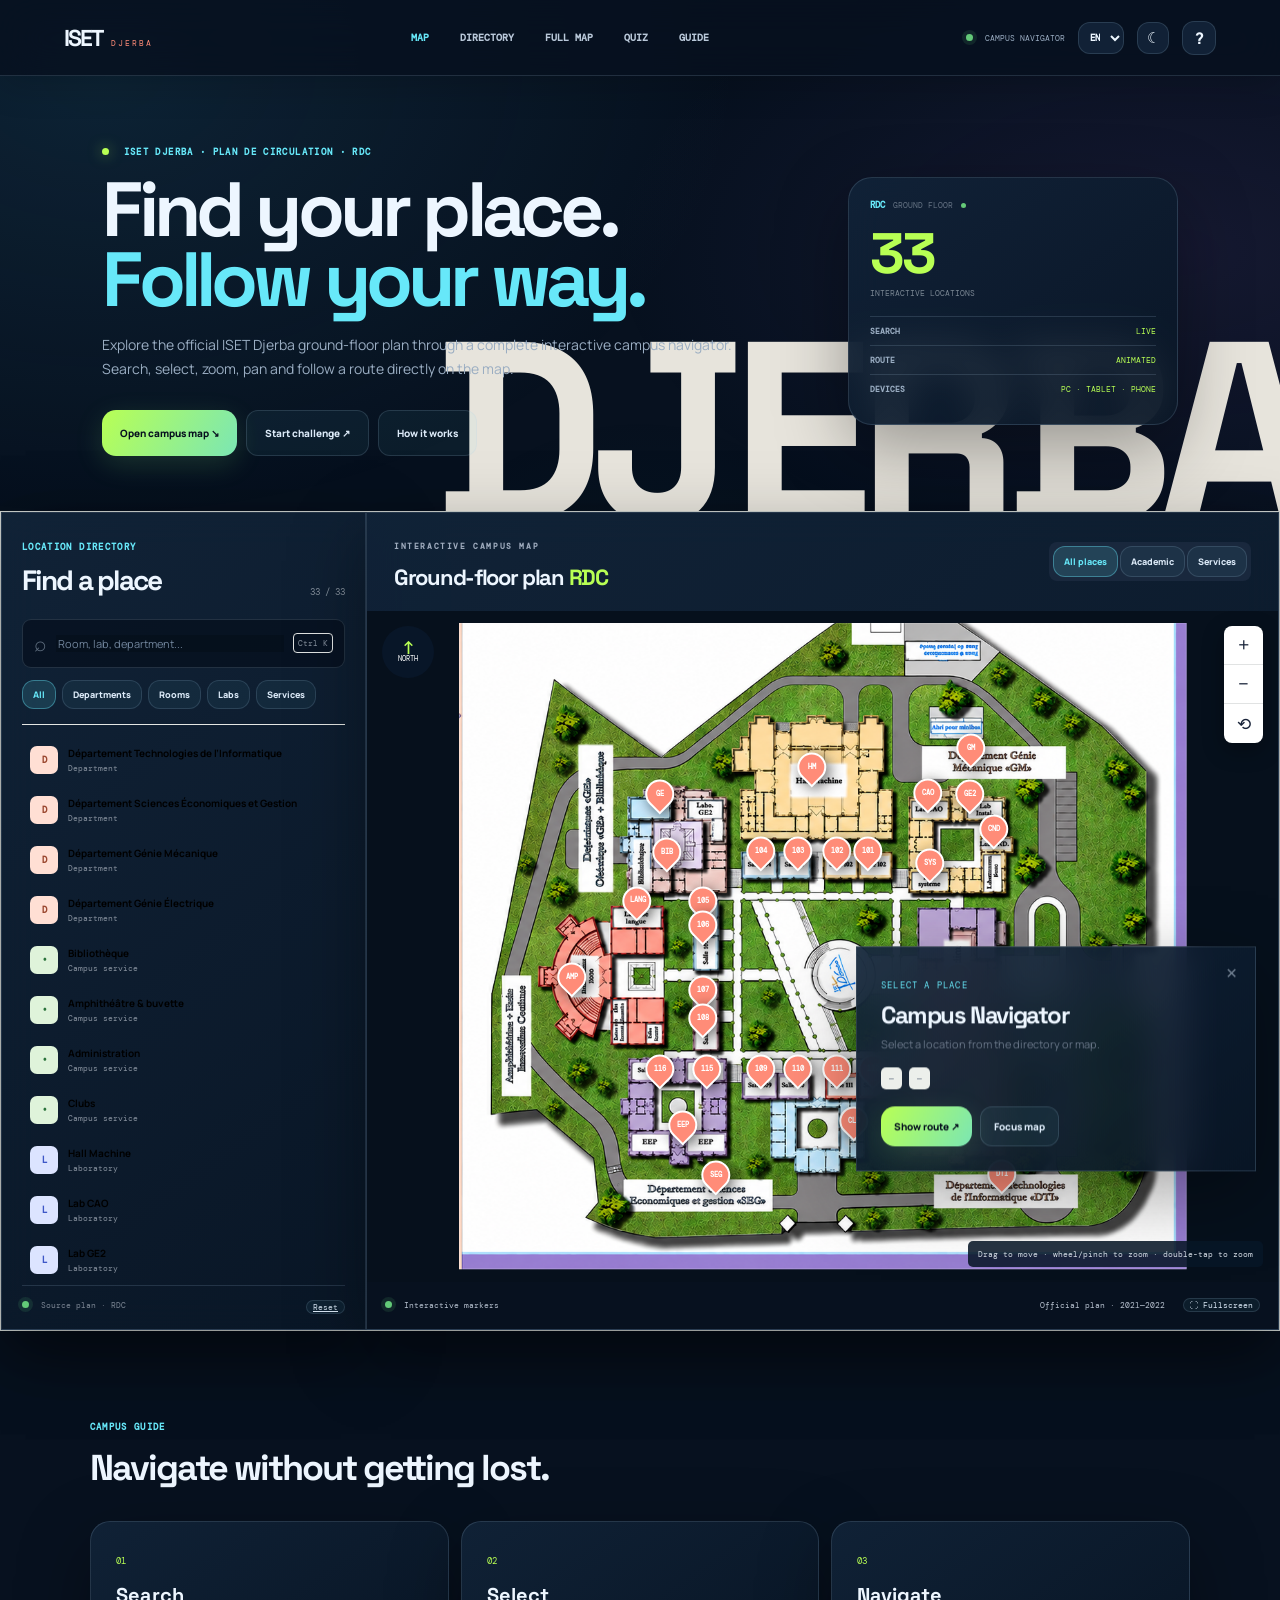
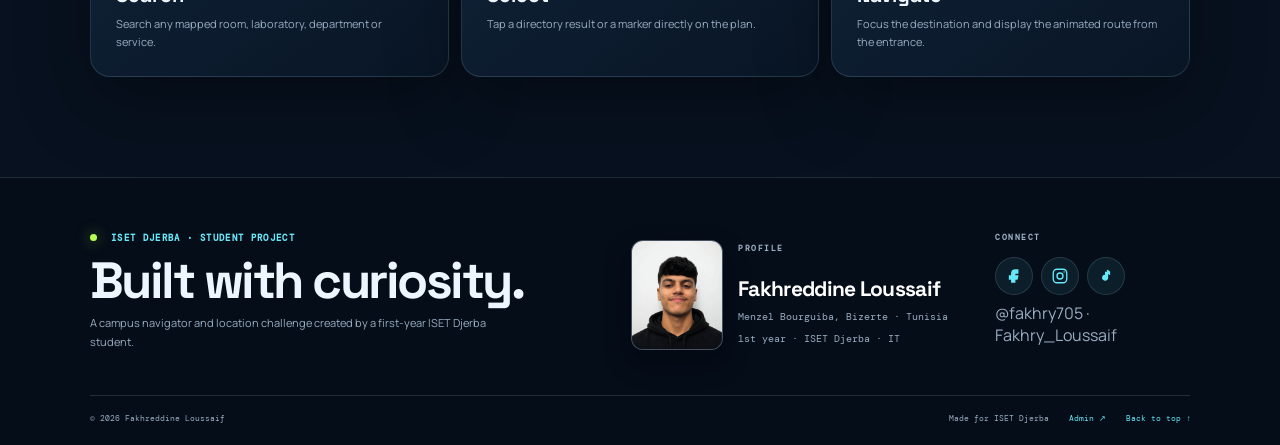
==== commit b12ad2eb: "Refresh shared Aurora stylesheet cache" ====
--- a/index.html
+++ b/index.html
@@ -6,7 +6,7 @@
 <meta name="theme-color" content="#07111f">
 <title>ISET Djerba — Campus Map</title>
 <link rel="stylesheet" href="css/style.css">
-<link rel="stylesheet" href="css/aurora.css?v=20261009a">
+<link rel="stylesheet" href="css/aurora.css?v=20261009b">
 </head>
 <body>
 <header class="topbar">
--- a/css/aurora.css
+++ b/css/aurora.css
@@ -4,6 +4,10 @@
   --aurora-line:rgba(172,205,231,.16);--aurora-text:#edf6ff;--aurora-muted:#9aadc2;
   --aurora-cyan:#67e8f9;--aurora-lime:#b8ff54;--aurora-coral:#ff8c78;
   --aurora-shadow:0 24px 70px rgba(0,0,0,.34);
+  /* Keep legacy page components on the same dark palette. */
+  --ink:#edf6ff;--navy:#07111f;--navy2:#0b1728;--paper:#07111f;--cream:#0d1b2d;
+  --line:rgba(172,205,231,.16);--muted:#9aadc2;--blue:#67e8f9;--orange:#ff8c78;--lime:#b8ff54;
+  --shadow:0 24px 70px rgba(0,0,0,.34);
 }
 html{scroll-behavior:smooth;scroll-padding-top:90px}
 body:not(:has(.navigator)){background:var(--aurora-bg)!important;color:var(--aurora-text)!important;position:relative;isolation:isolate}
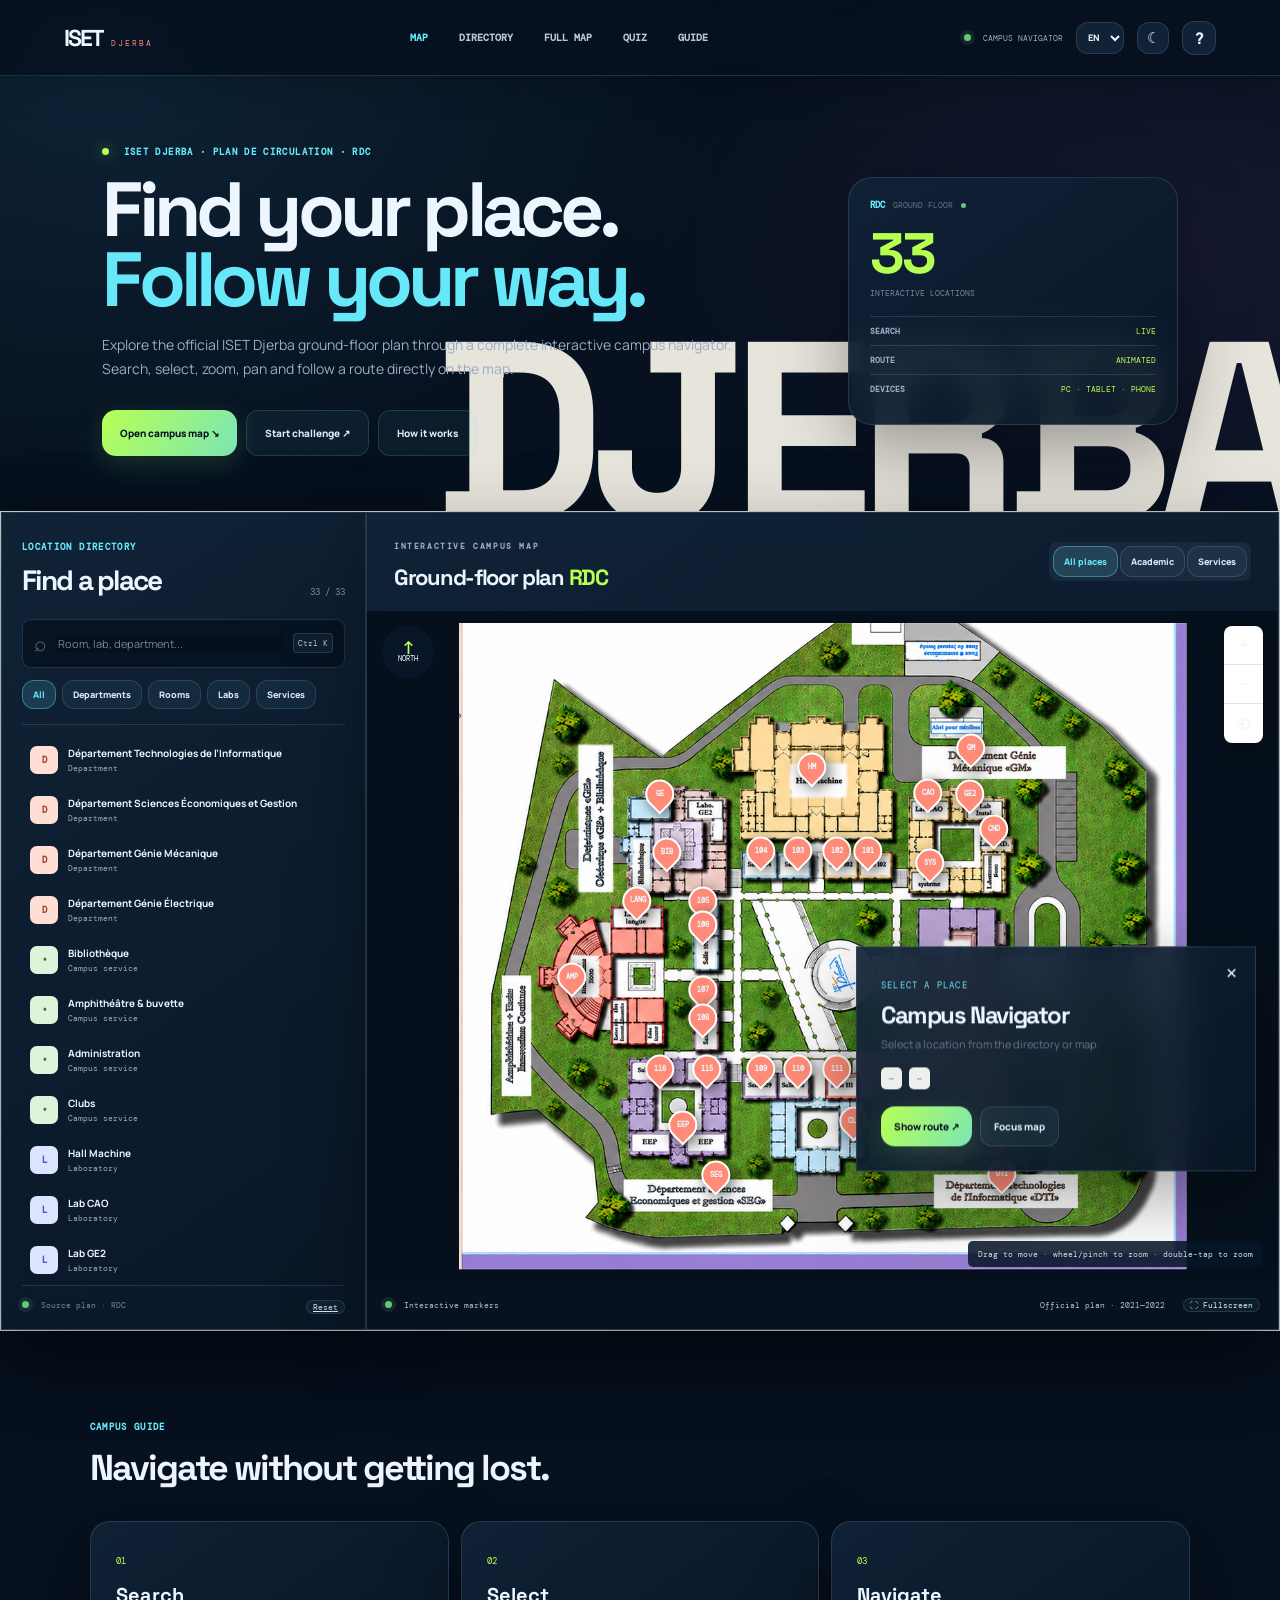
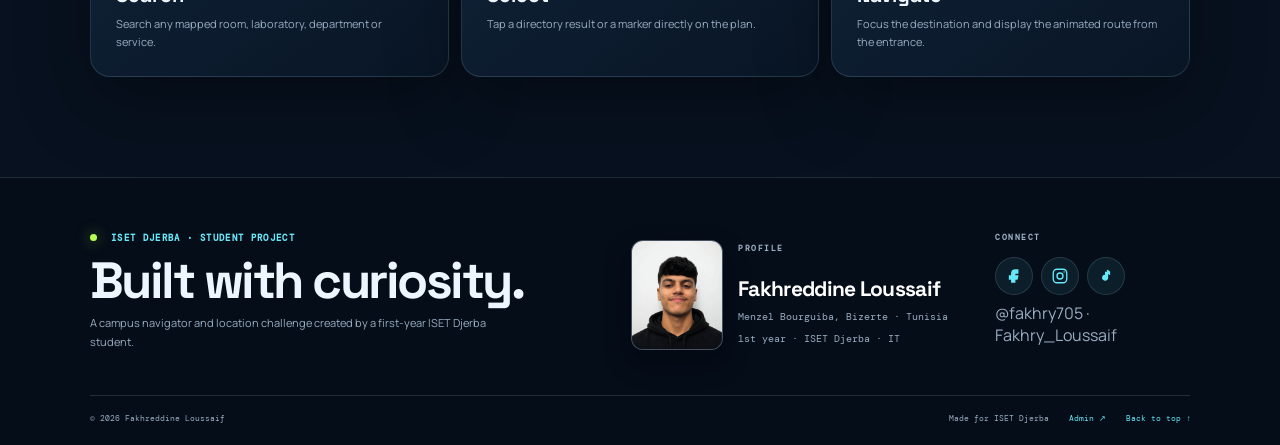
==== commit c834635d: "Refresh contrast-fix stylesheet on all pages" ====
--- a/index.html
+++ b/index.html
@@ -6,7 +6,7 @@
 <meta name="theme-color" content="#07111f">
 <title>ISET Djerba — Campus Map</title>
 <link rel="stylesheet" href="css/style.css">
-<link rel="stylesheet" href="css/aurora.css?v=20261009b">
+<link rel="stylesheet" href="css/aurora.css?v=20261009c">
 </head>
 <body>
 <header class="topbar">
--- a/css/aurora.css
+++ b/css/aurora.css
@@ -107,3 +107,54 @@
   *,*::before,*::after{animation-duration:.01ms!important;animation-iteration-count:1!important;transition-duration:.01ms!important;scroll-behavior:auto!important}
   .aurora-reveal{opacity:1;transform:none}
 }
+
+
+/* Contrast repair: make controls inherit the accessible theme instead of browser defaults. */
+body:not(:has(.navigator)) button,
+body:not(:has(.navigator)) input,
+body:not(:has(.navigator)) textarea,
+body:not(:has(.navigator)) select{font-family:inherit}
+body:not(:has(.navigator)) button{color:var(--aurora-text)}
+body:not(:has(.navigator)) .result,
+body:not(:has(.navigator)) .location-row{color:var(--aurora-text)!important;background:transparent}
+body:not(:has(.navigator)) .result:hover,
+body:not(:has(.navigator)) .result.selected,
+body:not(:has(.navigator)) .location-row:hover,
+body:not(:has(.navigator)) .location-row.selected{background:rgba(103,232,249,.11)!important}
+body:not(:has(.navigator)) .result-text b,
+body:not(:has(.navigator)) .location-row b{color:#edf6ff!important}
+body:not(:has(.navigator)) .result-text small,
+body:not(:has(.navigator)) .location-row small,
+body:not(:has(.navigator)) .result-arrow{color:#9aadc2!important}
+body:not(:has(.navigator)) .sidebar-bottom,
+body:not(:has(.navigator)) .chips{border-color:var(--aurora-line)!important}
+body:not(:has(.navigator)) .search kbd{color:#b8c8d9!important;background:rgba(18,35,56,.8);border-color:var(--aurora-line)!important}
+.admin-page .admin-map-tools{background:rgba(7,17,31,.96)!important;border-color:var(--aurora-line)!important}
+.admin-page .admin-map-tools button{background:rgba(103,232,249,.07)!important;color:#dceaf8!important;border-color:var(--aurora-line)!important;opacity:1!important}
+.admin-page .admin-map-tools button.active{background:rgba(103,232,249,.18)!important;color:var(--aurora-cyan)!important;border-color:rgba(103,232,249,.42)!important}
+.admin-page .admin-map-tools button:disabled{opacity:.58!important;color:#a8b8ca!important}
+.admin-page .admin-map-tools button:last-child{color:var(--aurora-coral)!important;border-color:rgba(255,140,120,.3)!important}
+.admin-page .admin-panel-head strong,.admin-page .editor-head h2,.admin-page .admin-heading h1,.admin-page .admin-login h1{color:var(--aurora-text)!important}
+.admin-page .admin-editor label,.admin-page .admin-login-form label,.admin-page .route-editor label{color:#c8d8e8!important}
+.admin-page .admin-editor input,.admin-page .admin-editor textarea,.admin-page .admin-editor select,
+.admin-page .admin-login-form input,.admin-page .admin-table-panel input,
+.admin-page .upload-settings-body input{background:rgba(4,14,26,.82)!important;color:#edf6ff!important;border-color:var(--aurora-line)!important}
+.admin-page .admin-editor input::placeholder,.admin-page .admin-editor textarea::placeholder,
+.admin-page .admin-table-panel input::placeholder{color:#8298ae!important}
+.admin-page .admin-editor input:focus,.admin-page .admin-editor textarea:focus,.admin-page .admin-editor select:focus,
+.admin-page .admin-login-form input:focus{outline:2px solid rgba(103,232,249,.24)!important;border-color:var(--aurora-cyan)!important}
+.admin-page .admin-panel-head small,.admin-page .admin-map-foot,.admin-page .route-editor p,
+.admin-page .field-help,.admin-page .upload-status{color:#9aadc2!important}
+.admin-page .location-row{color:var(--aurora-text)!important}
+.admin-page .location-row b{color:#edf6ff!important}
+.admin-page .location-row small,.admin-page .location-row .row-coords{color:#9aadc2!important}
+.admin-page .location-row:hover,.admin-page .location-row.selected{background:rgba(103,232,249,.11)!important}
+.admin-page .upload-settings-body{background:#0d1b2d!important;border-color:var(--aurora-line)!important}
+.admin-page .upload-settings-body label{color:#c8d8e8!important}
+.admin-page .upload-settings-body summary{background:rgba(103,232,249,.07)!important;color:#edf6ff!important;border-color:var(--aurora-line)!important}
+.admin-page .admin-actions button{color:#dceaf8!important;background:rgba(103,232,249,.06)!important;border-color:var(--aurora-line)!important}
+.admin-page .admin-actions button.danger-button{color:var(--aurora-coral)!important}
+@media(max-width:650px){
+  .admin-page .admin-map-tools{background:rgba(7,17,31,.96)!important}
+  .admin-page .admin-map-tools button{min-height:40px}
+}
